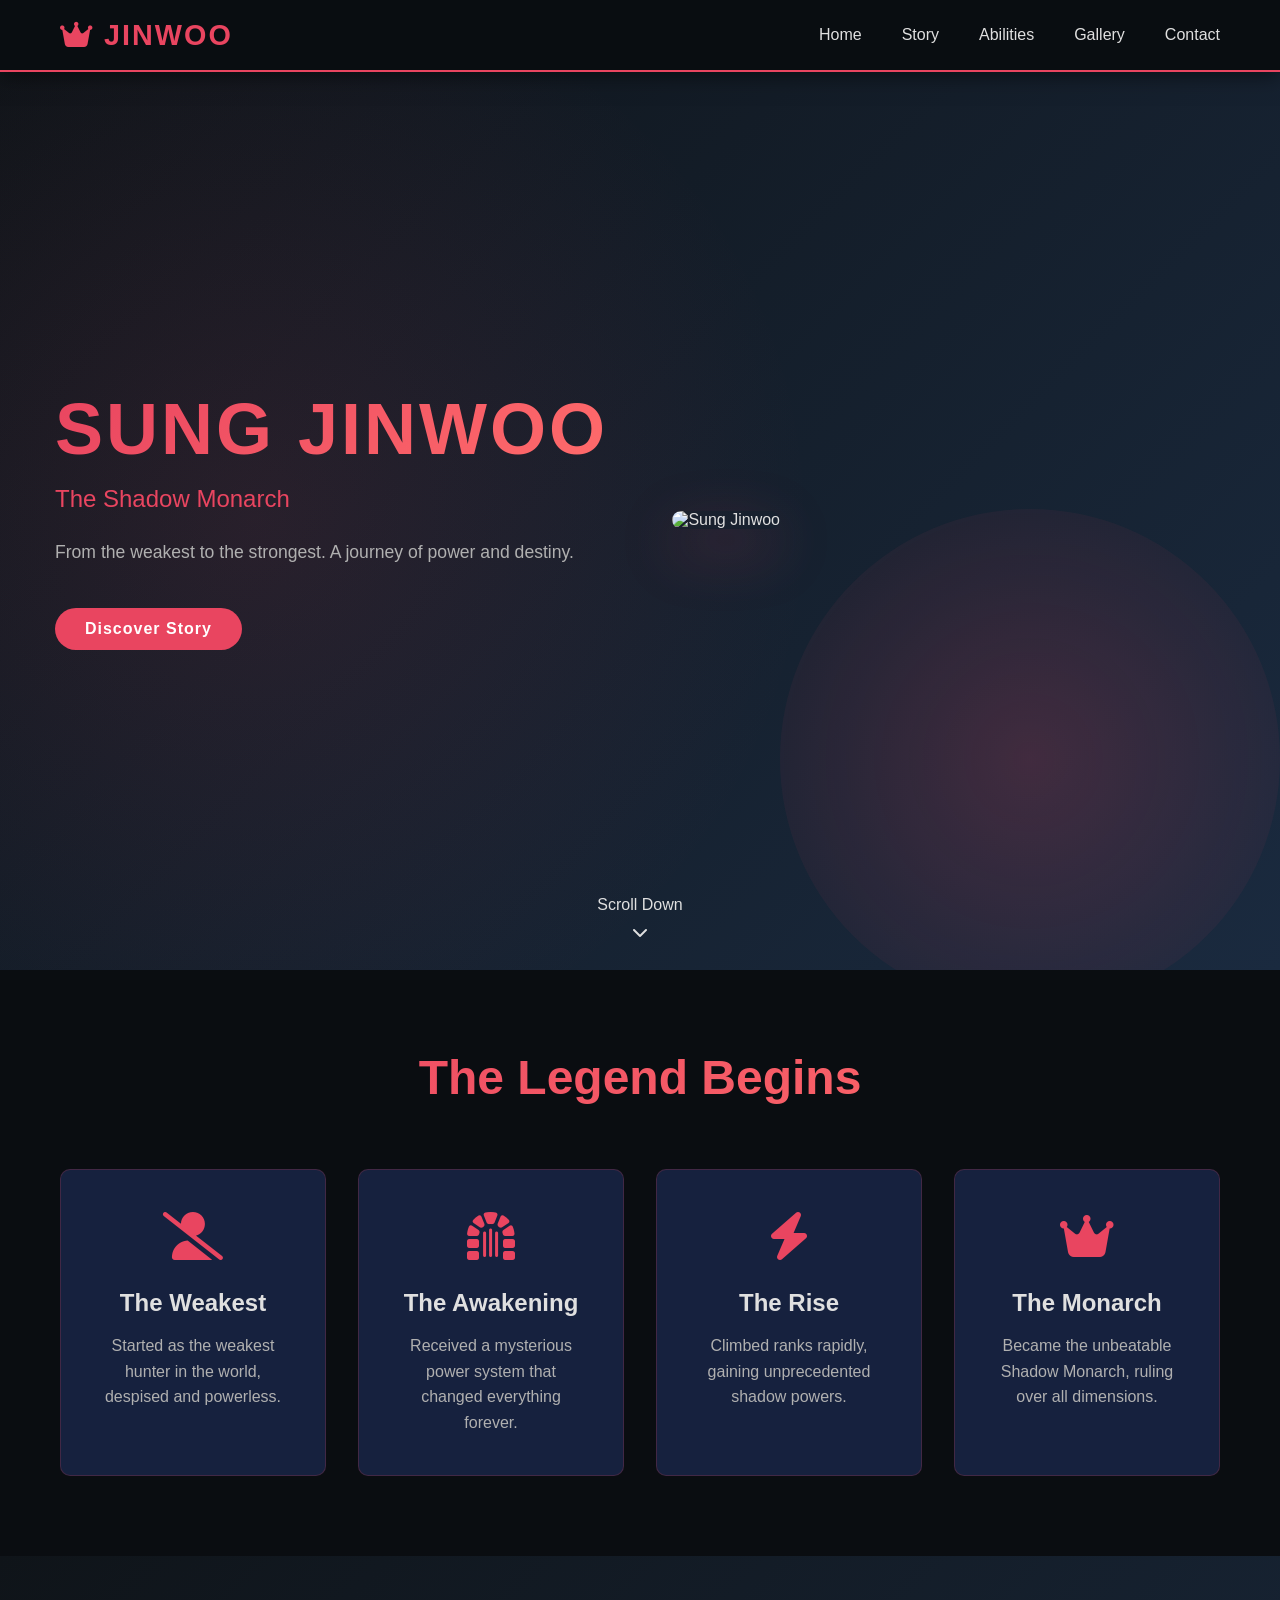
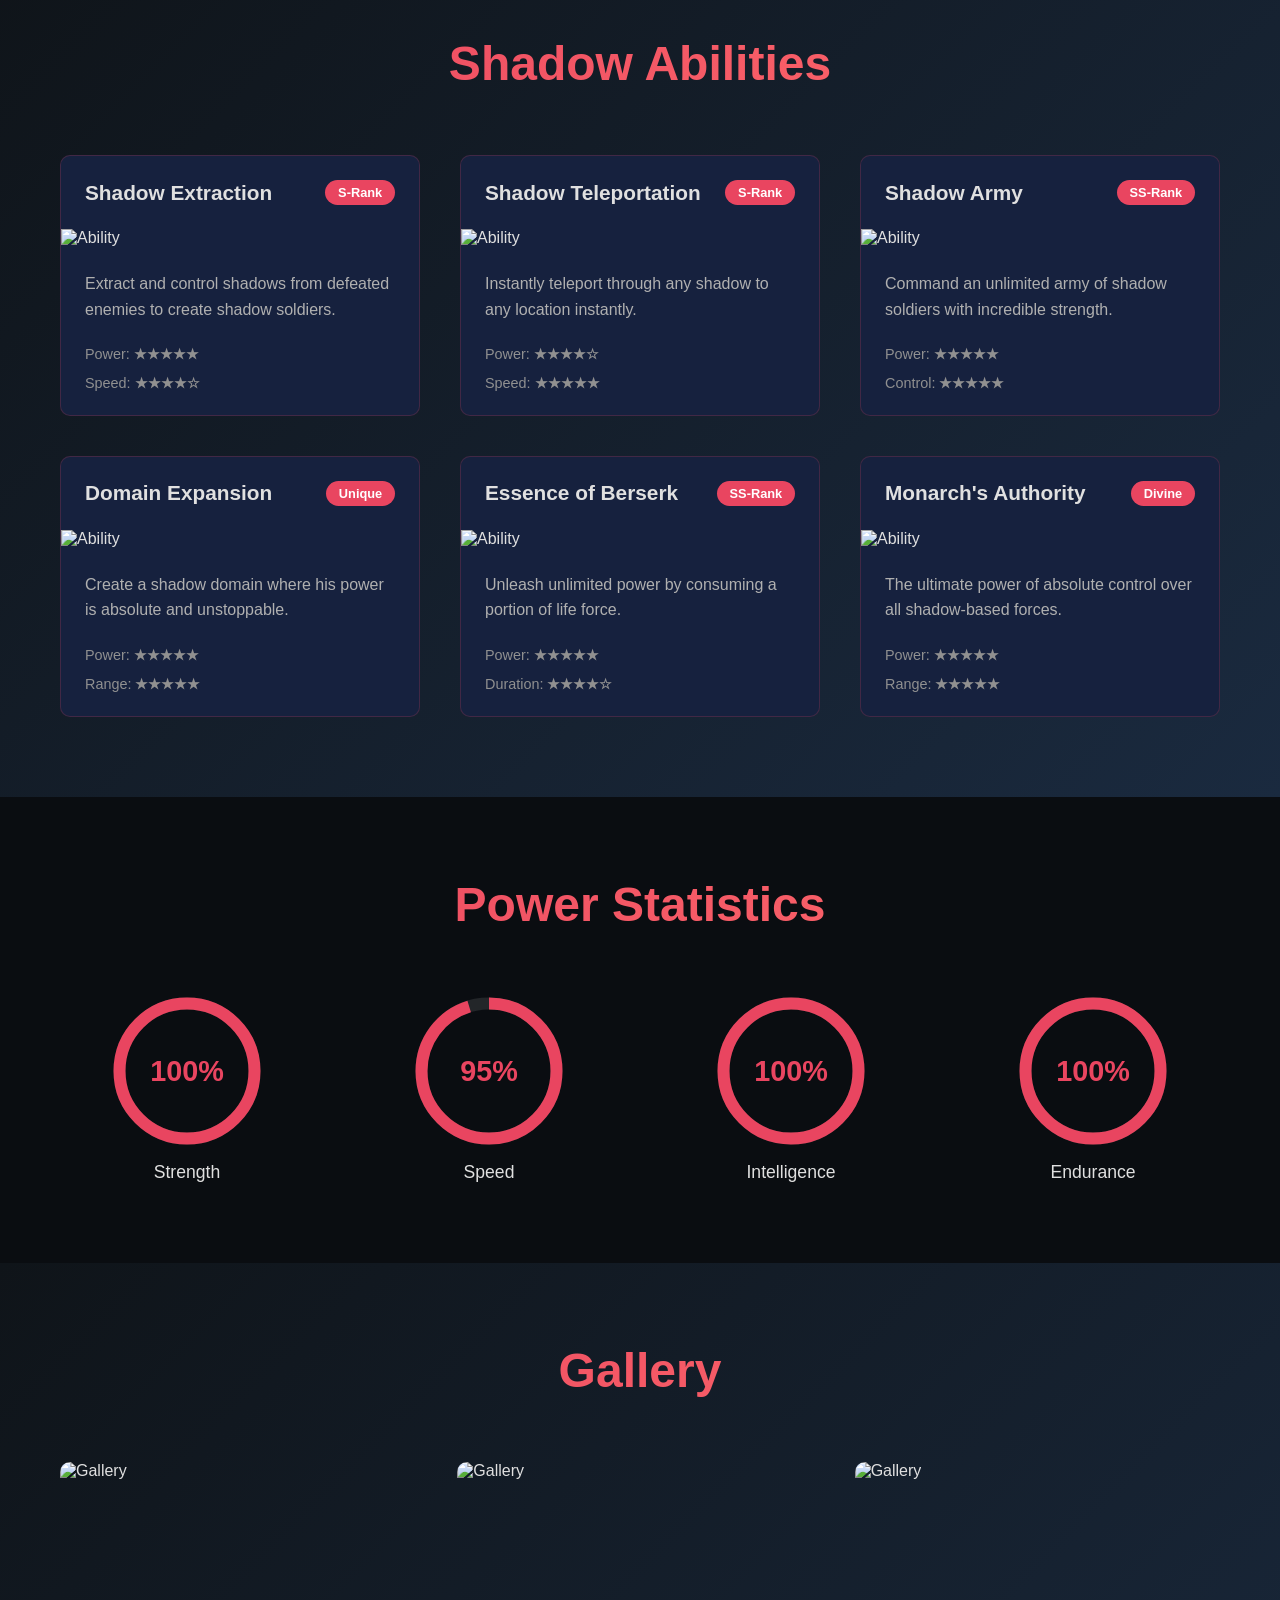
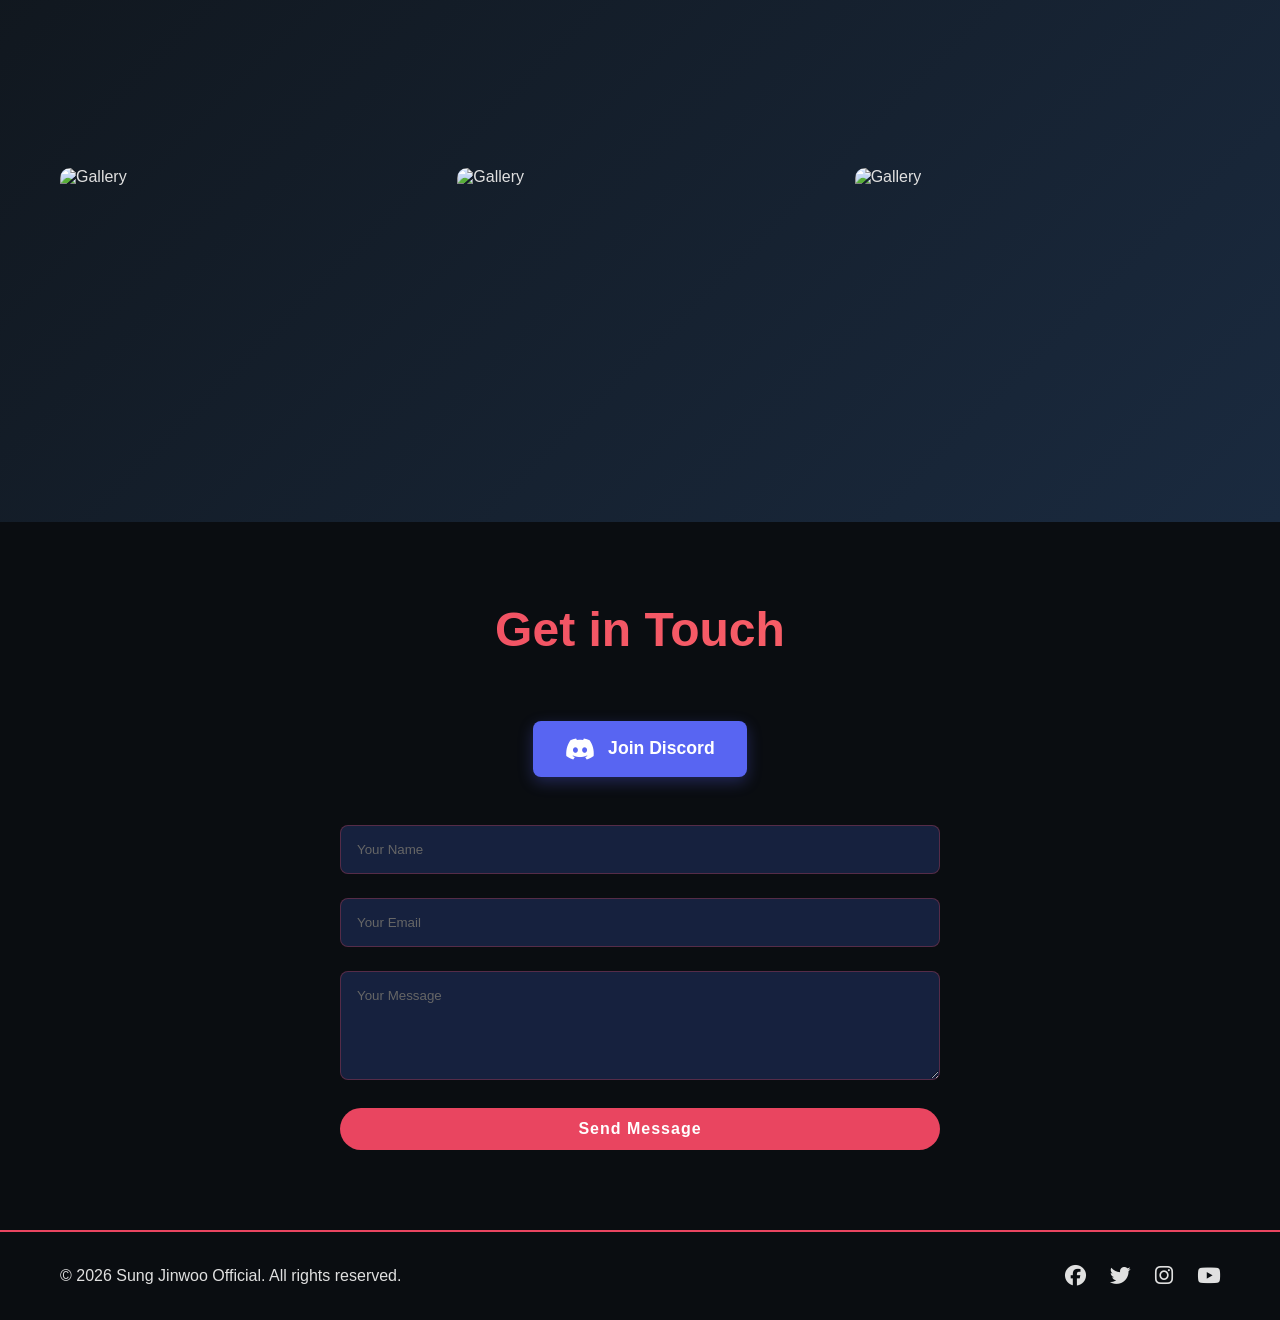
==== index.html @ 383ebc54 "Add files via upload" ====
<!DOCTYPE html>
<html lang="en">
<head>
    <meta charset="UTF-8">
    <meta name="viewport" content="width=device-width, initial-scale=1.0">
    <title>Sung Jinwoo - Shadow Monarch</title>
    <link rel="stylesheet" href="css/styles.css">
    <link rel="stylesheet" href="https://cdnjs.cloudflare.com/ajax/libs/font-awesome/6.4.0/css/all.min.css">
</head>
<body>
    <!-- Navbar -->
    <nav class="navbar">
        <div class="nav-container">
            <div class="nav-logo">
                <i class="fas fa-crown"></i> JINWOO
            </div>
            <ul class="nav-menu">
                <li><a href="#home" class="nav-link">Home</a></li>
                <li><a href="#story" class="nav-link">Story</a></li>
                <li><a href="#abilities" class="nav-link">Abilities</a></li>
                <li><a href="#gallery" class="nav-link">Gallery</a></li>
                <li><a href="#contact" class="nav-link">Contact</a></li>
            </ul>
            <div class="hamburger">
                <span></span>
                <span></span>
                <span></span>
            </div>
        </div>
    </nav>

    <!-- Hero Section with Parallax -->
    <section id="home" class="hero-section">
        <div class="hero-background"></div>
        <div class="hero-content">
            <div class="hero-text">
                <h1 class="hero-title">SUNG JINWOO</h1>
                <p class="hero-subtitle">The Shadow Monarch</p>
                <p class="hero-description">From the weakest to the strongest. A journey of power and destiny.</p>
                <button class="btn btn-primary">Discover Story</button>
            </div>
            <div class="hero-image-container">
                <img src="https://via.placeholder.com/500x600/1a1a2e/e94560?text=Sung+Jinwoo" alt="Sung Jinwoo" class="hero-image">
                <div class="glow-effect"></div>
            </div>
        </div>
        <div class="scroll-indicator">
            <span>Scroll Down</span>
            <i class="fas fa-chevron-down"></i>
        </div>
    </section>

    <!-- Story Section -->
    <section id="story" class="story-section">
        <div class="container">
            <h2 class="section-title">The Legend Begins</h2>
            <div class="story-grid">
                <div class="story-card">
                    <div class="card-icon">
                        <i class="fas fa-user-slash"></i>
                    </div>
                    <h3>The Weakest</h3>
                    <p>Started as the weakest hunter in the world, despised and powerless.</p>
                </div>
                <div class="story-card">
                    <div class="card-icon">
                        <i class="fas fa-dungeon"></i>
                    </div>
                    <h3>The Awakening</h3>
                    <p>Received a mysterious power system that changed everything forever.</p>
                </div>
                <div class="story-card">
                    <div class="card-icon">
                        <i class="fas fa-bolt"></i>
                    </div>
                    <h3>The Rise</h3>
                    <p>Climbed ranks rapidly, gaining unprecedented shadow powers.</p>
                </div>
                <div class="story-card">
                    <div class="card-icon">
                        <i class="fas fa-crown"></i>
                    </div>
                    <h3>The Monarch</h3>
                    <p>Became the unbeatable Shadow Monarch, ruling over all dimensions.</p>
                </div>
            </div>
        </div>
    </section>

    <!-- Abilities Section -->
    <section id="abilities" class="abilities-section">
        <div class="container">
            <h2 class="section-title">Shadow Abilities</h2>
            <div class="abilities-grid">
                <div class="ability-card">
                    <div class="ability-header">
                        <h3>Shadow Extraction</h3>
                        <span class="rank-badge">S-Rank</span>
                    </div>
                    <img src="https://via.placeholder.com/300x200/16213e/e94560?text=Shadow+Extraction" alt="Ability">
                    <p>Extract and control shadows from defeated enemies to create shadow soldiers.</p>
                    <div class="ability-stats">
                        <span>Power: <strong>★★★★★</strong></span>
                        <span>Speed: <strong>★★★★☆</strong></span>
                    </div>
                </div>
                <div class="ability-card">
                    <div class="ability-header">
                        <h3>Shadow Teleportation</h3>
                        <span class="rank-badge">S-Rank</span>
                    </div>
                    <img src="https://via.placeholder.com/300x200/16213e/e94560?text=Teleportation" alt="Ability">
                    <p>Instantly teleport through any shadow to any location instantly.</p>
                    <div class="ability-stats">
                        <span>Power: <strong>★★★★☆</strong></span>
                        <span>Speed: <strong>★★★★★</strong></span>
                    </div>
                </div>
                <div class="ability-card">
                    <div class="ability-header">
                        <h3>Shadow Army</h3>
                        <span class="rank-badge">SS-Rank</span>
                    </div>
                    <img src="https://via.placeholder.com/300x200/16213e/e94560?text=Shadow+Army" alt="Ability">
                    <p>Command an unlimited army of shadow soldiers with incredible strength.</p>
                    <div class="ability-stats">
                        <span>Power: <strong>★★★★★</strong></span>
                        <span>Control: <strong>★★★★★</strong></span>
                    </div>
                </div>
                <div class="ability-card">
                    <div class="ability-header">
                        <h3>Domain Expansion</h3>
                        <span class="rank-badge">Unique</span>
                    </div>
                    <img src="https://via.placeholder.com/300x200/16213e/e94560?text=Domain+Expansion" alt="Ability">
                    <p>Create a shadow domain where his power is absolute and unstoppable.</p>
                    <div class="ability-stats">
                        <span>Power: <strong>★★★★★</strong></span>
                        <span>Range: <strong>★★★★★</strong></span>
                    </div>
                </div>
                <div class="ability-card">
                    <div class="ability-header">
                        <h3>Essence of Berserk</h3>
                        <span class="rank-badge">SS-Rank</span>
                    </div>
                    <img src="https://via.placeholder.com/300x200/16213e/e94560?text=Berserk" alt="Ability">
                    <p>Unleash unlimited power by consuming a portion of life force.</p>
                    <div class="ability-stats">
                        <span>Power: <strong>★★★★★</strong></span>
                        <span>Duration: <strong>★★★★☆</strong></span>
                    </div>
                </div>
                <div class="ability-card">
                    <div class="ability-header">
                        <h3>Monarch's Authority</h3>
                        <span class="rank-badge">Divine</span>
                    </div>
                    <img src="https://via.placeholder.com/300x200/16213e/e94560?text=Authority" alt="Ability">
                    <p>The ultimate power of absolute control over all shadow-based forces.</p>
                    <div class="ability-stats">
                        <span>Power: <strong>★★★★★</strong></span>
                        <span>Range: <strong>★★★★★</strong></span>
                    </div>
                </div>
            </div>
        </div>
    </section>

    <!-- Stats Section -->
    <section class="stats-section">
        <div class="container">
            <h2 class="section-title">Power Statistics</h2>
            <div class="stats-grid">
                <div class="stat-item">
                    <div class="stat-circle">
                        <svg viewBox="0 0 100 100">
                            <circle cx="50" cy="50" r="45" class="stat-bg"></circle>
                            <circle cx="50" cy="50" r="45" class="stat-progress" style="--percentage: 100;"></circle>
                        </svg>
                        <span class="stat-percentage">100%</span>
                    </div>
                    <p>Strength</p>
                </div>
                <div class="stat-item">
                    <div class="stat-circle">
                        <svg viewBox="0 0 100 100">
                            <circle cx="50" cy="50" r="45" class="stat-bg"></circle>
                            <circle cx="50" cy="50" r="45" class="stat-progress" style="--percentage: 95;"></circle>
                        </svg>
                        <span class="stat-percentage">95%</span>
                    </div>
                    <p>Speed</p>
                </div>
                <div class="stat-item">
                    <div class="stat-circle">
                        <svg viewBox="0 0 100 100">
                            <circle cx="50" cy="50" r="45" class="stat-bg"></circle>
                            <circle cx="50" cy="50" r="45" class="stat-progress" style="--percentage: 100;"></circle>
                        </svg>
                        <span class="stat-percentage">100%</span>
                    </div>
                    <p>Intelligence</p>
                </div>
                <div class="stat-item">
                    <div class="stat-circle">
                        <svg viewBox="0 0 100 100">
                            <circle cx="50" cy="50" r="45" class="stat-bg"></circle>
                            <circle cx="50" cy="50" r="45" class="stat-progress" style="--percentage: 100;"></circle>
                        </svg>
                        <span class="stat-percentage">100%</span>
                    </div>
                    <p>Endurance</p>
                </div>
            </div>
        </div>
    </section>

    <!-- Gallery Section -->
    <section id="gallery" class="gallery-section">
        <div class="container">
            <h2 class="section-title">Gallery</h2>
            <div class="gallery-grid">
                <div class="gallery-item">
                    <img src="https://via.placeholder.com/400x300/1a1a2e/e94560?text=Gallery+1" alt="Gallery">
                    <div class="gallery-overlay">
                        <i class="fas fa-expand"></i>
                    </div>
                </div>
                <div class="gallery-item">
                    <img src="https://via.placeholder.com/400x300/1a1a2e/e94560?text=Gallery+2" alt="Gallery">
                    <div class="gallery-overlay">
                        <i class="fas fa-expand"></i>
                    </div>
                </div>
                <div class="gallery-item">
                    <img src="https://via.placeholder.com/400x300/1a1a2e/e94560?text=Gallery+3" alt="Gallery">
                    <div class="gallery-overlay">
                        <i class="fas fa-expand"></i>
                    </div>
                </div>
                <div class="gallery-item">
                    <img src="https://via.placeholder.com/400x300/1a1a2e/e94560?text=Gallery+4" alt="Gallery">
                    <div class="gallery-overlay">
                        <i class="fas fa-expand"></i>
                    </div>
                </div>
                <div class="gallery-item">
                    <img src="https://via.placeholder.com/400x300/1a1a2e/e94560?text=Gallery+5" alt="Gallery">
                    <div class="gallery-overlay">
                        <i class="fas fa-expand"></i>
                    </div>
                </div>
                <div class="gallery-item">
                    <img src="https://via.placeholder.com/400x300/1a1a2e/e94560?text=Gallery+6" alt="Gallery">
                    <div class="gallery-overlay">
                        <i class="fas fa-expand"></i>
                    </div>
                </div>
            </div>
        </div>
    </section>

    <!-- Add this button in the Contact Section, before the form -->

    <!-- Contact Section -->
    <section id="contact" class="contact-section">
        <div class="container">
            <h2 class="section-title">Get in Touch</h2>
            
           <!-- ...existing code... -->
            <!-- Discord DM Button -->
            <div class="contact-methods">
                <a href="https://discord.gg/eWRgqedFV" target="_blank" class="discord-btn">
                    <i class="fab fa-discord"></i> Join Discord
                </a>
            </div>
<!-- ...existing code... -->

            <form class="contact-form">
                <div class="form-group">
                    <input type="text" placeholder="Your Name" required>
                </div>
                <div class="form-group">
                    <input type="email" placeholder="Your Email" required>
                </div>
                <div class="form-group">
                    <textarea placeholder="Your Message" rows="5" required></textarea>
                </div>
                <button type="submit" class="btn btn-primary">Send Message</button>
            </form>
        </div>
    </section>

    <!-- Footer -->
    <footer class="footer">
        <div class="container">
            <p>&copy; 2026 Sung Jinwoo Official. All rights reserved.</p>
            <div class="footer-social">
                <a href="#"><i class="fab fa-facebook"></i></a>
                <a href="#"><i class="fab fa-twitter"></i></a>
                <a href="#"><i class="fab fa-instagram"></i></a>
                <a href="#"><i class="fab fa-youtube"></i></a>
            </div>
        </div>
    </footer>

    <script src="js/main.js"></script>
</body>
</html>
---- css/styles.css ----
* {
    margin: 0;
    padding: 0;
    box-sizing: border-box;
}

:root {
    --primary-color: #e94560;
    --dark-bg: #0f1419;
    --darker-bg: #0a0d11;
    --card-bg: #16213e;
    --text-light: #e0e0e0;
    --text-dark: #1a1a2e;
}

html {
    scroll-behavior: smooth;
}

body {
    font-family: 'Segoe UI', Tahoma, Geneva, Verdana, sans-serif;
    background: var(--dark-bg);
    color: var(--text-light);
    overflow-x: hidden;
}

.container {
    max-width: 1200px;
    margin: 0 auto;
    padding: 0 20px;
}

/* Navbar */
.navbar {
    background: rgba(10, 13, 17, 0.95);
    backdrop-filter: blur(10px);
    position: fixed;
    width: 100%;
    top: 0;
    z-index: 1000;
    border-bottom: 2px solid var(--primary-color);
    box-shadow: 0 4px 20px rgba(0, 0, 0, 0.5);
}

.nav-container {
    max-width: 1200px;
    margin: 0 auto;
    padding: 0 20px;
    display: flex;
    justify-content: space-between;
    align-items: center;
    height: 70px;
}

.nav-logo {
    font-size: 1.8rem;
    font-weight: bold;
    color: var(--primary-color);
    letter-spacing: 2px;
}

.nav-menu {
    display: flex;
    list-style: none;
    gap: 2.5rem;
}

.nav-link {
    color: var(--text-light);
    text-decoration: none;
    font-weight: 500;
    transition: all 0.3s ease;
    position: relative;
}

.nav-link:hover {
    color: var(--primary-color);
}

.nav-link::after {
    content: '';
    position: absolute;
    width: 0;
    height: 2px;
    bottom: -5px;
    left: 0;
    background: var(--primary-color);
    transition: width 0.3s ease;
}

.nav-link:hover::after {
    width: 100%;
}

.hamburger {
    display: none;
    flex-direction: column;
    cursor: pointer;
}

.hamburger span {
    width: 25px;
    height: 3px;
    background: var(--text-light);
    margin: 5px 0;
    transition: 0.3s;
}

/* Hero Section */
.hero-section {
    margin-top: 70px;
    min-height: 100vh;
    display: flex;
    align-items: center;
    justify-content: center;
    position: relative;
    overflow: hidden;
    background: linear-gradient(135deg, #0f1419 0%, #1a2a3f 100%);
    padding: 2rem 0;
}

.hero-background {
    position: absolute;
    width: 100%;
    height: 100%;
    background: radial-gradient(circle at 20% 50%, rgba(233, 69, 96, 0.1) 0%, transparent 50%);
    animation: pulse 4s ease-in-out infinite;
}

@keyframes pulse {
    0%, 100% { opacity: 1; }
    50% { opacity: 0.8; }
}

.hero-content {
    display: grid;
    grid-template-columns: 1fr 1fr;
    gap: 4rem;
    align-items: center;
    position: relative;
    z-index: 2;
}

.hero-text h1 {
    font-size: 4.5rem;
    font-weight: 900;
    line-height: 1.1;
    margin-bottom: 1rem;
    background: linear-gradient(135deg, #e94560, #ff6b6b);
    -webkit-background-clip: text;
    -webkit-text-fill-color: transparent;
    background-clip: text;
    letter-spacing: 3px;
    animation: slideInLeft 0.8s ease-out;
}

@keyframes slideInLeft {
    from {
        opacity: 0;
        transform: translateX(-50px);
    }
    to {
        opacity: 1;
        transform: translateX(0);
    }
}

.hero-subtitle {
    font-size: 1.5rem;
    color: var(--primary-color);
    margin-bottom: 1.5rem;
    animation: slideInLeft 0.8s ease-out 0.2s both;
}

.hero-description {
    font-size: 1.1rem;
    line-height: 1.8;
    margin-bottom: 2.5rem;
    color: #b0b0b0;
    animation: slideInLeft 0.8s ease-out 0.4s both;
}

.hero-image-container {
    position: relative;
    animation: slideInRight 0.8s ease-out 0.2s both;
}

.hero-image {
    width: 100%;
    max-width: 500px;
    border-radius: 15px;
    box-shadow: 0 20px 60px rgba(233, 69, 96, 0.3);
    animation: float 3s ease-in-out infinite;
}

@keyframes slideInRight {
    from {
        opacity: 0;
        transform: translateX(50px);
    }
    to {
        opacity: 1;
        transform: translateX(0);
    }
}

@keyframes float {
    0%, 100% { transform: translateY(0px); }
    50% { transform: translateY(-20px); }
}

.glow-effect {
    position: absolute;
    top: -10%;
    right: -10%;
    width: 500px;
    height: 500px;
    background: radial-gradient(circle, rgba(233, 69, 96, 0.2), transparent);
    border-radius: 50%;
    animation: glow 4s ease-in-out infinite;
}

@keyframes glow {
    0%, 100% { transform: scale(1); opacity: 0.5; }
    50% { transform: scale(1.2); opacity: 0.8; }
}

.btn {
    padding: 12px 30px;
    border: none;
    border-radius: 50px;
    font-size: 1rem;
    font-weight: 600;
    cursor: pointer;
    transition: all 0.3s ease;
    letter-spacing: 1px;
}

.btn-primary {
    background: var(--primary-color);
    color: white;
}

.btn-primary:hover {
    transform: translateY(-3px);
    box-shadow: 0 10px 30px rgba(233, 69, 96, 0.4);
    background: #ff6b6b;
}

.scroll-indicator {
    position: absolute;
    bottom: 30px;
    left: 50%;
    transform: translateX(-50%);
    display: flex;
    flex-direction: column;
    align-items: center;
    gap: 10px;
    animation: bounce 2s infinite;
}

@keyframes bounce {
    0%, 100% { transform: translateX(-50%) translateY(0); }
    50% { transform: translateX(-50%) translateY(-10px); }
}

/* Story Section */
.story-section {
    padding: 5rem 0;
    background: var(--darker-bg);
    position: relative;
}

.section-title {
    font-size: 3rem;
    text-align: center;
    margin-bottom: 4rem;
    background: linear-gradient(135deg, #e94560, #ff6b6b);
    -webkit-background-clip: text;
    -webkit-text-fill-color: transparent;
    background-clip: text;
}

.story-grid {
    display: grid;
    grid-template-columns: repeat(auto-fit, minmax(250px, 1fr));
    gap: 2rem;
}

.story-card {
    background: var(--card-bg);
    padding: 2.5rem;
    border-radius: 10px;
    text-align: center;
    transition: all 0.3s ease;
    border: 1px solid rgba(233, 69, 96, 0.2);
}

.story-card:hover {
    transform: translateY(-10px);
    border-color: var(--primary-color);
    box-shadow: 0 20px 40px rgba(233, 69, 96, 0.2);
}

.card-icon {
    font-size: 3rem;
    color: var(--primary-color);
    margin-bottom: 1.5rem;
}

.story-card h3 {
    font-size: 1.5rem;
    margin-bottom: 1rem;
    color: var(--text-light);
}

.story-card p {
    color: #b0b0b0;
    line-height: 1.6;
}

/* Abilities Section */
.abilities-section {
    padding: 5rem 0;
    background: linear-gradient(135deg, #0f1419 0%, #1a2a3f 100%);
}

.abilities-grid {
    display: grid;
    grid-template-columns: repeat(auto-fit, minmax(320px, 1fr));
    gap: 2.5rem;
}

.ability-card {
    background: var(--card-bg);
    border-radius: 10px;
    overflow: hidden;
    border: 1px solid rgba(233, 69, 96, 0.2);
    transition: all 0.3s ease;
}

.ability-card:hover {
    transform: translateY(-15px);
    border-color: var(--primary-color);
    box-shadow: 0 25px 50px rgba(233, 69, 96, 0.25);
}

.ability-header {
    padding: 1.5rem;
    display: flex;
    justify-content: space-between;
    align-items: center;
}

.ability-header h3 {
    color: var(--text-light);
    font-size: 1.3rem;
}

.rank-badge {
    background: var(--primary-color);
    color: white;
    padding: 0.3rem 0.8rem;
    border-radius: 20px;
    font-size: 0.8rem;
    font-weight: bold;
}

.ability-card img {
    width: 100%;
    height: 200px;
    object-fit: cover;
}

.ability-card p {
    padding: 1.5rem;
    color: #b0b0b0;
    line-height: 1.6;
}

.ability-stats {
    display: flex;
    flex-direction: column;
    gap: 0.8rem;
    padding: 0 1.5rem 1.5rem;
    font-size: 0.9rem;
    color: #909090;
}

/* Stats Section */
.stats-section {
    padding: 5rem 0;
    background: var(--darker-bg);
}

.stats-grid {
    display: grid;
    grid-template-columns: repeat(auto-fit, minmax(200px, 1fr));
    gap: 3rem;
}

.stat-item {
    display: flex;
    flex-direction: column;
    align-items: center;
    gap: 1rem;
}

.stat-circle {
    position: relative;
    width: 150px;
    height: 150px;
}

.stat-circle svg {
    width: 100%;
    height: 100%;
}

.stat-bg {
    fill: none;
    stroke: rgba(255, 255, 255, 0.1);
    stroke-width: 8;
}

.stat-progress {
    fill: none;
    stroke: var(--primary-color);
    stroke-width: 8;
    stroke-dasharray: 283;
    stroke-dashoffset: calc(283 - 283 * var(--percentage) / 100);
    transform: rotate(-90deg);
    transform-origin: 50% 50%;
    transition: stroke-dashoffset 2s ease-out;
}

.stat-percentage {
    position: absolute;
    top: 50%;
    left: 50%;
    transform: translate(-50%, -50%);
    font-size: 1.8rem;
    font-weight: bold;
    color: var(--primary-color);
}

.stat-item p {
    font-size: 1.1rem;
    color: var(--text-light);
}

/* Gallery Section */
.gallery-section {
    padding: 5rem 0;
    background: linear-gradient(135deg, #0f1419 0%, #1a2a3f 100%);
}

.gallery-grid {
    display: grid;
    grid-template-columns: repeat(auto-fit, minmax(300px, 1fr));
    gap: 2rem;
}

.gallery-item {
    position: relative;
    overflow: hidden;
    border-radius: 10px;
    aspect-ratio: 4 / 3;
    cursor: pointer;
}

.gallery-item img {
    width: 100%;
    height: 100%;
    object-fit: cover;
    transition: transform 0.3s ease;
}

.gallery-overlay {
    position: absolute;
    inset: 0;
    background: rgba(233, 69, 96, 0.7);
    display: flex;
    align-items: center;
    justify-content: center;
    opacity: 0;
    transition: opacity 0.3s ease;
}

.gallery-overlay i {
    font-size: 3rem;
    color: white;
}

.gallery-item:hover img {
    transform: scale(1.1);
}

.gallery-item:hover .gallery-overlay {
    opacity: 1;
}

/* Contact Section */
.contact-section {
    padding: 5rem 0;
    background: var(--darker-bg);
}

.contact-form {
    max-width: 600px;
    margin: 0 auto;
    display: flex;
    flex-direction: column;
    gap: 1.5rem;
}

.form-group input,
.form-group textarea {
    width: 100%;
    padding: 1rem;
    background: var(--card-bg);
    border: 1px solid rgba(233, 69, 96, 0.3);
    color: var(--text-light);
    border-radius: 8px;
    font-family: inherit;
    transition: all 0.3s ease;
}

.form-group input:focus,
.form-group textarea:focus {
    outline: none;
    border-color: var(--primary-color);
    box-shadow: 0 0 10px rgba(233, 69, 96, 0.3);
}

.form-group input::placeholder,
.form-group textarea::placeholder {
    color: #666;
}

/* Footer */
.footer {
    background: #0a0d11;
    border-top: 2px solid var(--primary-color);
    padding: 2rem 0;
}

.footer .container {
    display: flex;
    justify-content: space-between;
    align-items: center;
}

.footer-social {
    display: flex;
    gap: 1.5rem;
}

.footer-social a {
    color: var(--text-light);
    font-size: 1.3rem;
    transition: color 0.3s ease;
}

.footer-social a:hover {
    color: var(--primary-color);
}

/* Responsive */
@media (max-width: 768px) {
    .hero-content {
        grid-template-columns: 1fr;
    }

    .hero-text h1 {
        font-size: 2.5rem;
    }

    .nav-menu {
        display: none;
    }

    .hamburger {
        display: flex;
    }

    .footer .container {
        flex-direction: column;
        gap: 1rem;
        text-align: center;
    }

    .story-grid,
    .abilities-grid,
    .stats-grid {
        grid-template-columns: 1fr;
    }

    .section-title {
        font-size: 2rem;
    }
}
/* Discord Contact Methods */
.contact-methods {
    display: flex;
    justify-content: center;
    margin-bottom: 3rem;
    gap: 1.5rem;
}

.discord-btn {
    display: inline-flex;
    align-items: center;
    gap: 0.8rem;
    padding: 1rem 2rem;
    background: #5865F2;
    color: white;
    text-decoration: none;
    border-radius: 8px;
    font-weight: 600;
    font-size: 1.1rem;
    transition: all 0.3s ease;
    box-shadow: 0 5px 15px rgba(88, 101, 242, 0.3);
}

.discord-btn:hover {
    background: #4752C4;
    transform: translateY(-3px);
    box-shadow: 0 10px 25px rgba(88, 101, 242, 0.5);
}

.discord-btn i {
    font-size: 1.5rem;
}
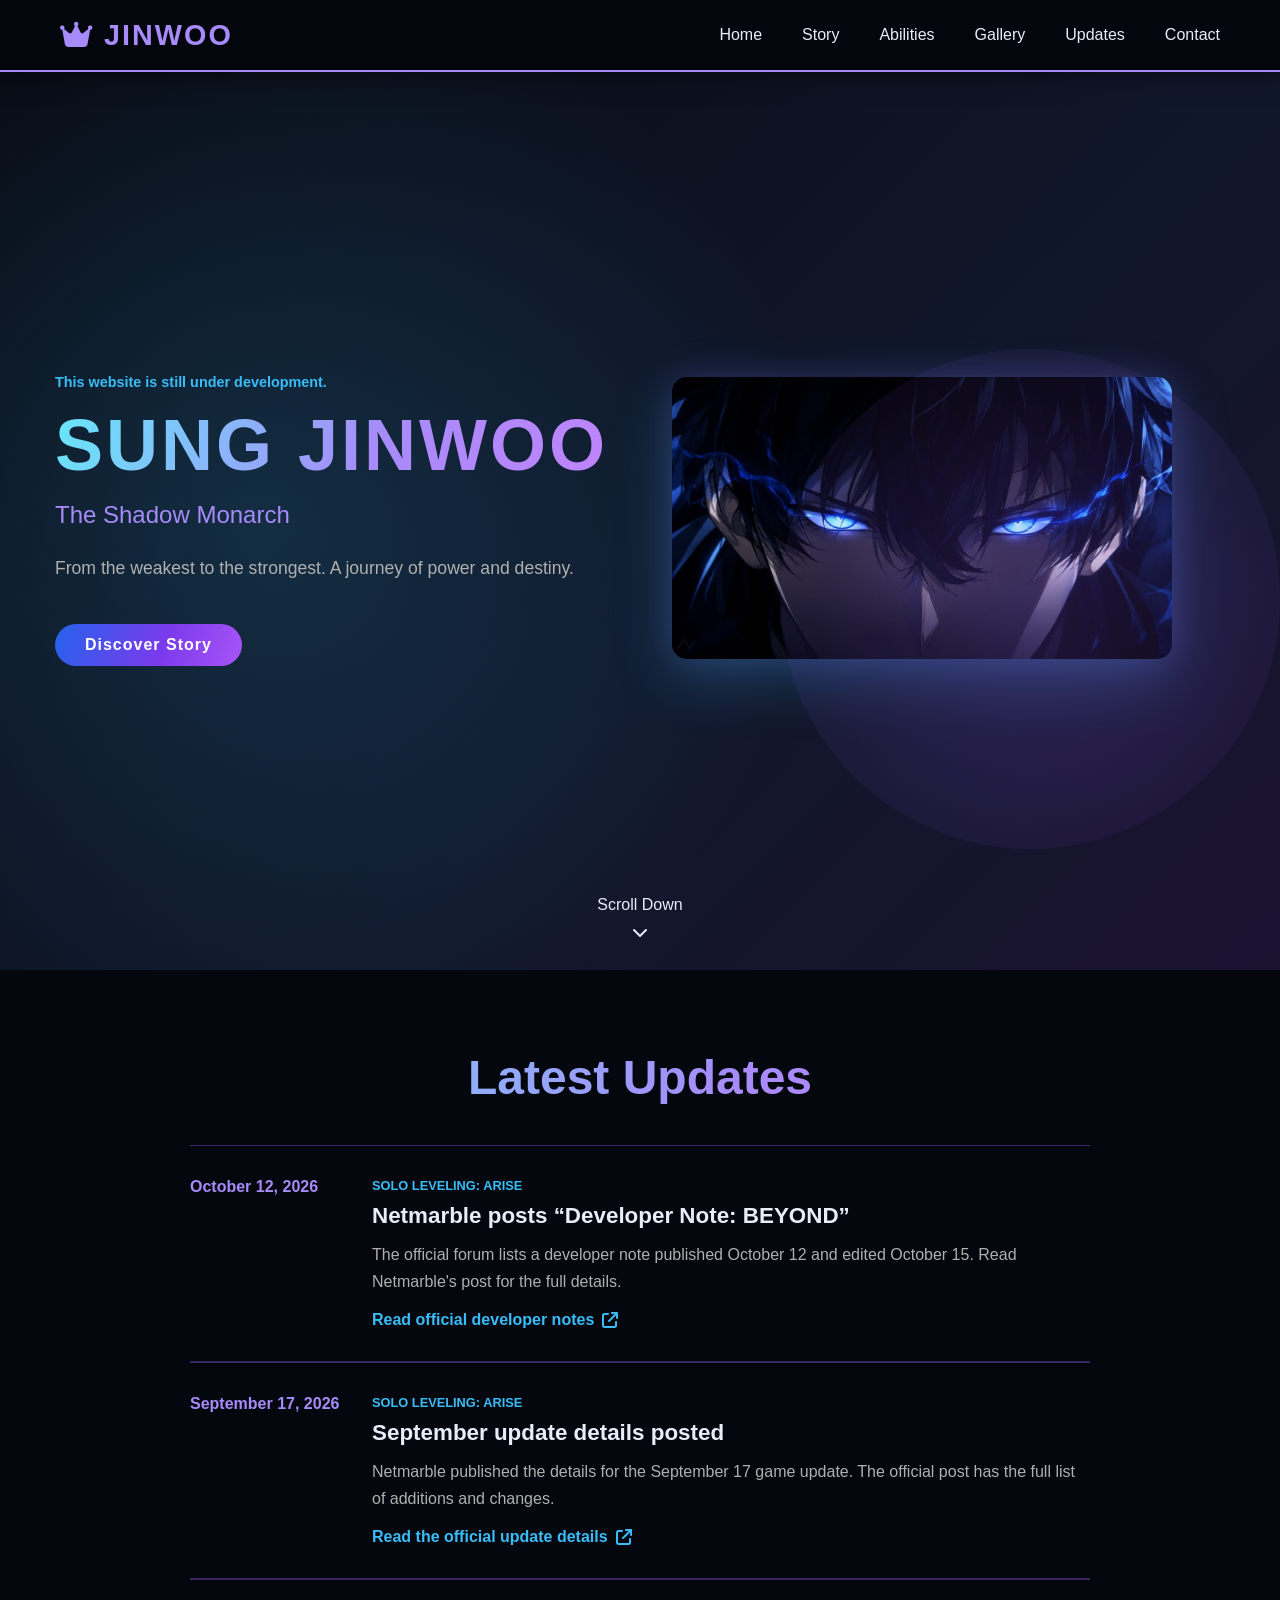
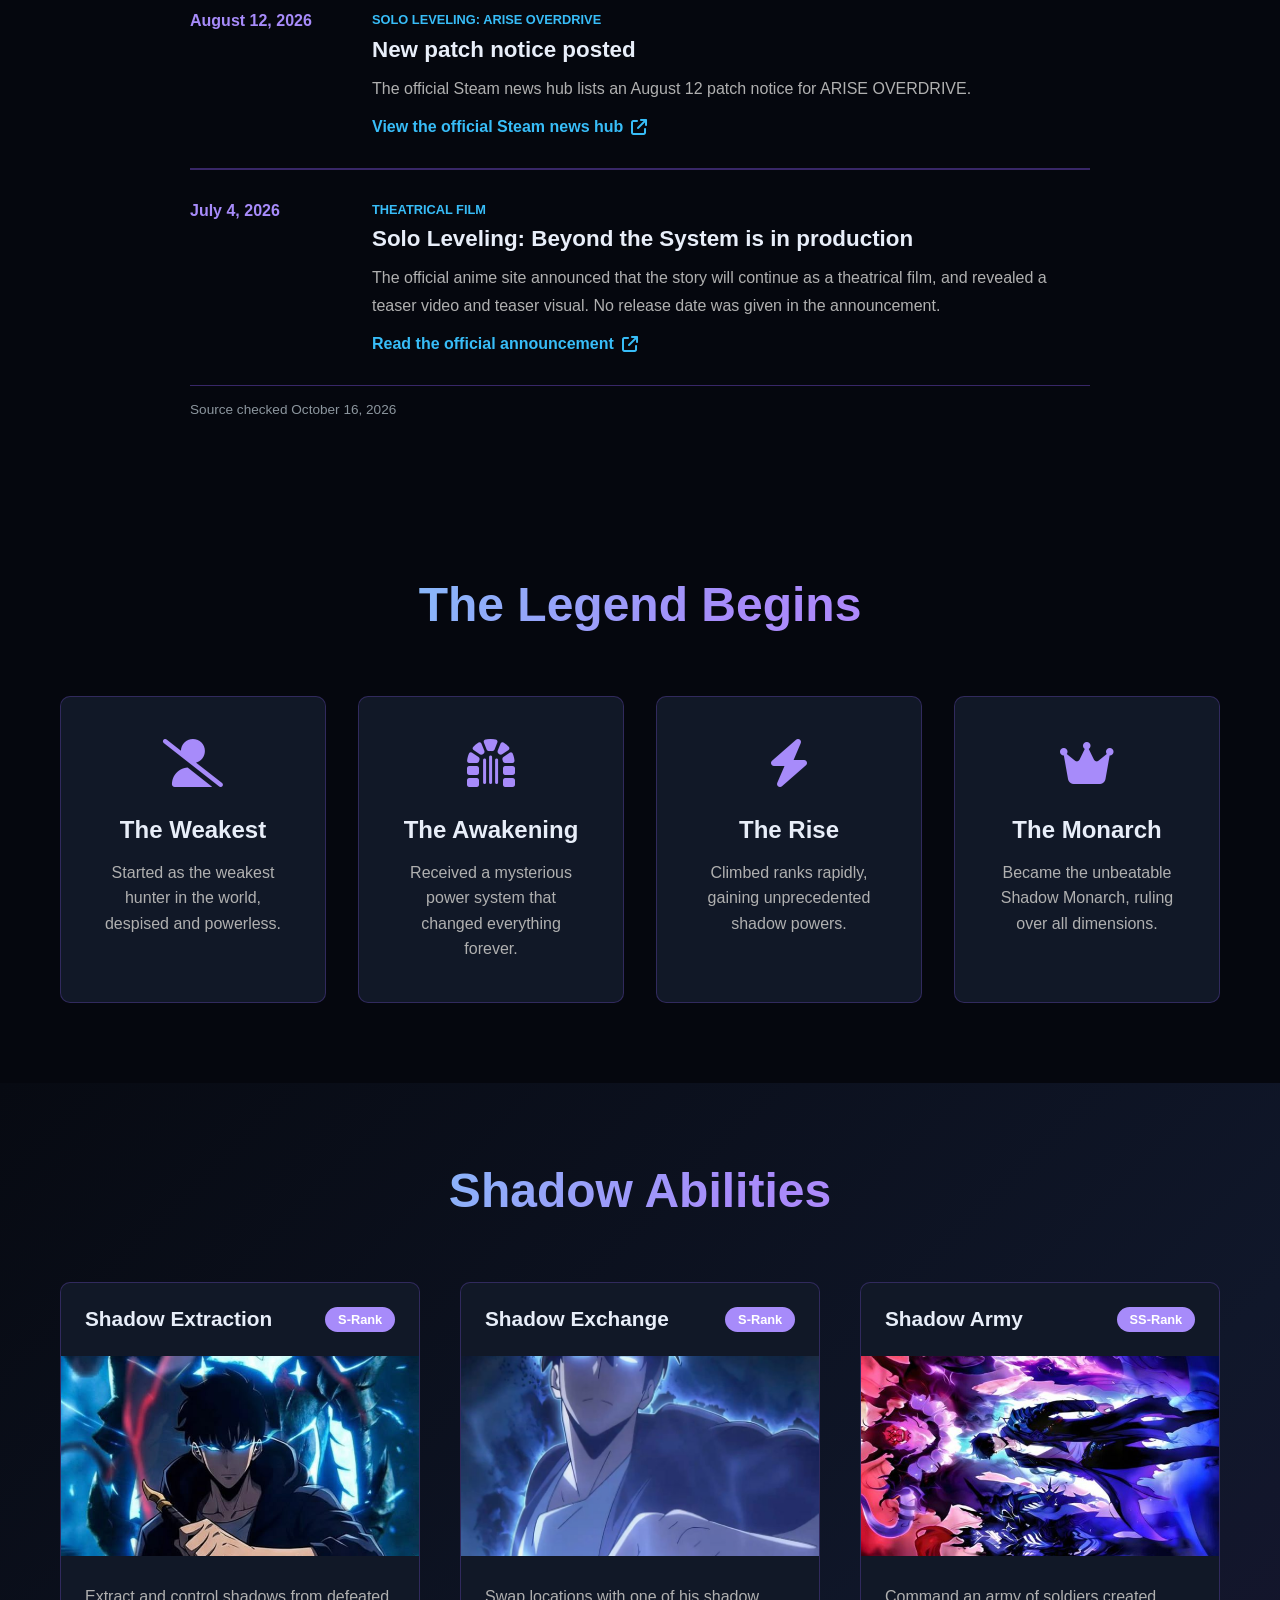
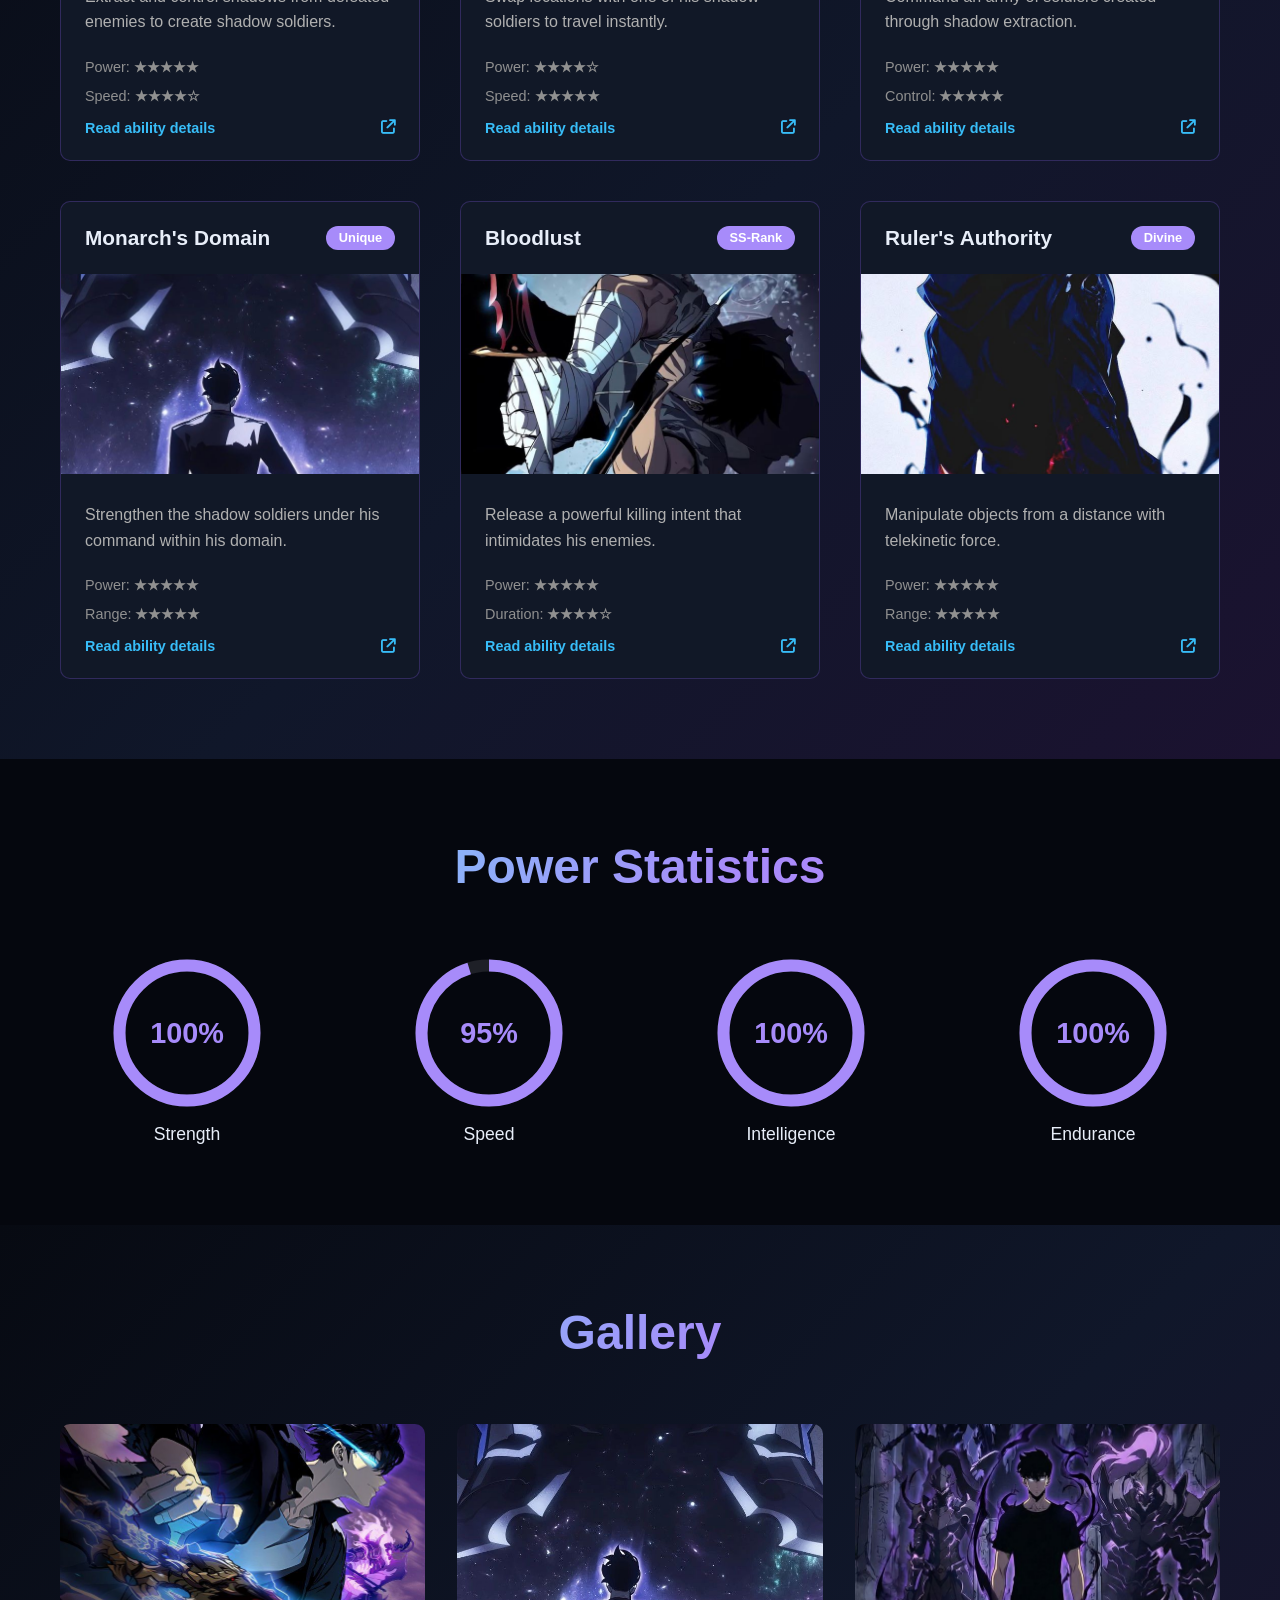
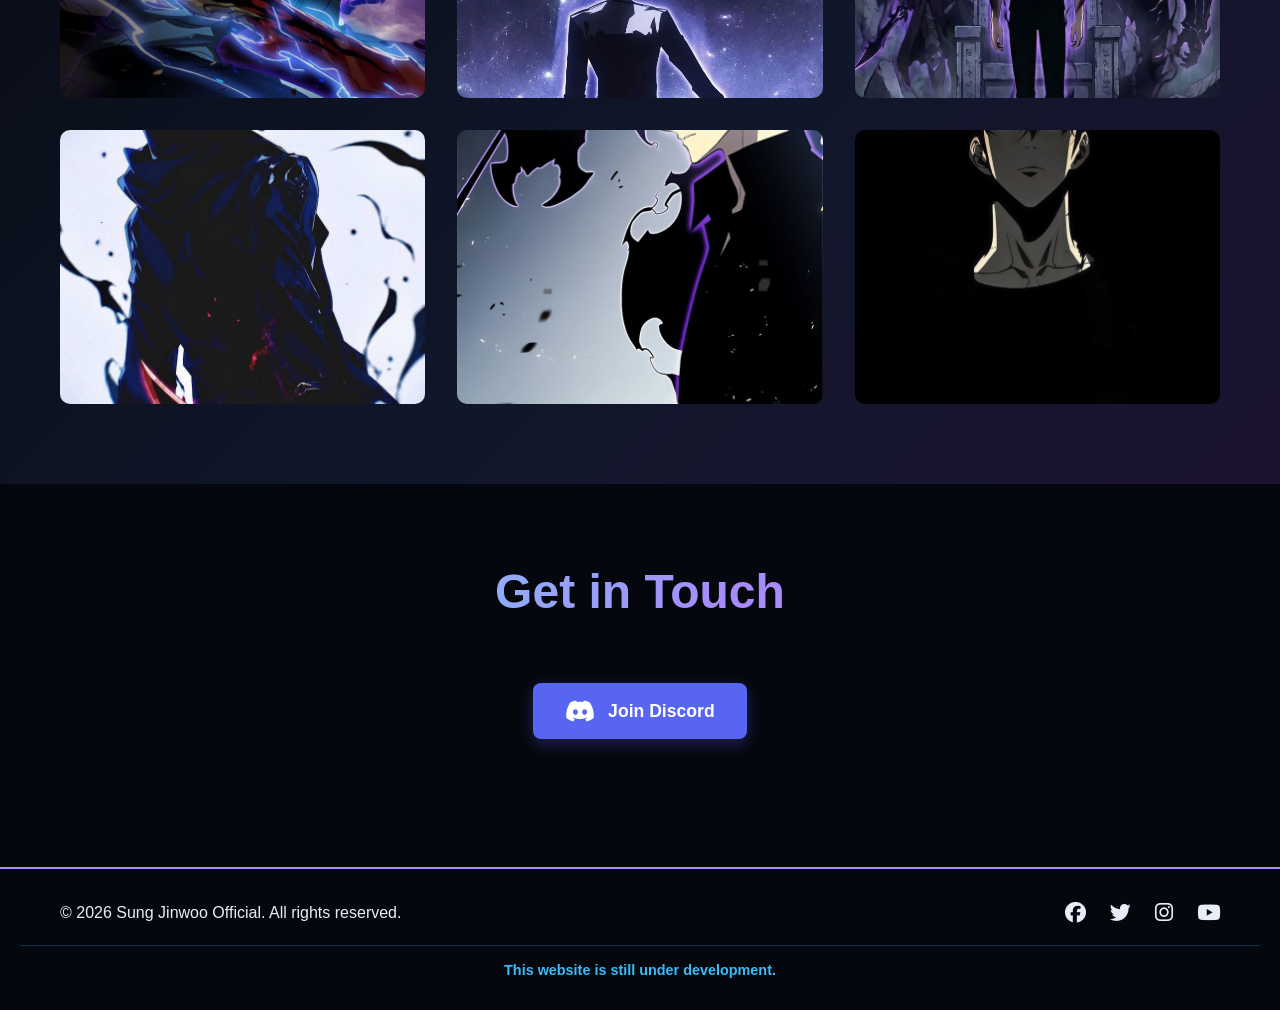
==== commit 12e6140c: "Add files via upload" ====
--- a/index.html
+++ b/index.html
@@ -19,6 +19,7 @@
                 <li><a href="#story" class="nav-link">Story</a></li>
                 <li><a href="#abilities" class="nav-link">Abilities</a></li>
                 <li><a href="#gallery" class="nav-link">Gallery</a></li>
+                <li><a href="#updates" class="nav-link">Updates</a></li>
                 <li><a href="#contact" class="nav-link">Contact</a></li>
             </ul>
             <div class="hamburger">
@@ -34,19 +35,64 @@
         <div class="hero-background"></div>
         <div class="hero-content">
             <div class="hero-text">
+                <p class="development-note development-note-top">This website is still under development.</p>
                 <h1 class="hero-title">SUNG JINWOO</h1>
                 <p class="hero-subtitle">The Shadow Monarch</p>
                 <p class="hero-description">From the weakest to the strongest. A journey of power and destiny.</p>
-                <button class="btn btn-primary">Discover Story</button>
+                <a href="#story" class="btn btn-primary">Discover Story</a>
             </div>
             <div class="hero-image-container">
-                <img src="https://via.placeholder.com/500x600/1a1a2e/e94560?text=Sung+Jinwoo" alt="Sung Jinwoo" class="hero-image">
+                <img src="assets/images/jinwoo-hero-rotated.jpg" alt="Close-up of Sung Jinwoo's glowing blue eyes" class="hero-image">
                 <div class="glow-effect"></div>
             </div>
         </div>
         <div class="scroll-indicator">
             <span>Scroll Down</span>
             <i class="fas fa-chevron-down"></i>
+        </div>
+    </section>
+
+    <!-- Official Anime and Game Updates -->
+    <section id="updates" class="updates-section" aria-labelledby="updates-title">
+        <div class="container">
+            <h2 id="updates-title" class="section-title">Latest Updates</h2>
+            <article class="update-item">
+                <time class="update-date" datetime="2026-10-12">October 12, 2026</time>
+                <div class="update-content">
+                    <p class="update-category">SOLO LEVELING: ARISE</p>
+                    <h3>Netmarble posts “Developer Note: BEYOND”</h3>
+                    <p>The official forum lists a developer note published October 12 and edited October 15. Read Netmarble's post for the full details.</p>
+                    <a class="update-source" href="https://forum.netmarble.com/slv_en/list/13/1" target="_blank" rel="noopener noreferrer">Read official developer notes <i class="fas fa-arrow-up-right-from-square" aria-hidden="true"></i></a>
+                </div>
+            </article>
+            <article class="update-item">
+                <time class="update-date" datetime="2026-09-17">September 17, 2026</time>
+                <div class="update-content">
+                    <p class="update-category">SOLO LEVELING: ARISE</p>
+                    <h3>September update details posted</h3>
+                    <p>Netmarble published the details for the September 17 game update. The official post has the full list of additions and changes.</p>
+                    <a class="update-source" href="https://forum.netmarble.com/slv_en/view/14/109279" target="_blank" rel="noopener noreferrer">Read the official update details <i class="fas fa-arrow-up-right-from-square" aria-hidden="true"></i></a>
+                </div>
+            </article>
+            <article class="update-item">
+                <time class="update-date" datetime="2026-08-12">August 12, 2026</time>
+                <div class="update-content">
+                    <p class="update-category">SOLO LEVELING: ARISE OVERDRIVE</p>
+                    <h3>New patch notice posted</h3>
+                    <p>The official Steam news hub lists an August 12 patch notice for ARISE OVERDRIVE.</p>
+                    <a class="update-source" href="https://store.steampowered.com/news/app/2373990" target="_blank" rel="noopener noreferrer">View the official Steam news hub <i class="fas fa-arrow-up-right-from-square" aria-hidden="true"></i></a>
+                </div>
+            </article>
+            <article class="update-item">
+                <time class="update-date" datetime="2026-07-04">July 4, 2026</time>
+                <div class="update-content">
+                    <p class="update-category">THEATRICAL FILM</p>
+                    <h3>Solo Leveling: Beyond the System is in production</h3>
+                    <p>The official anime site announced that the story will continue as a theatrical film, and revealed a teaser video and teaser visual. No release date was given in the announcement.</p>
+                    <a class="update-source" href="https://sololeveling-anime.net/news/?id=70715" target="_blank" rel="noopener noreferrer">Read the official announcement <i class="fas fa-arrow-up-right-from-square" aria-hidden="true"></i></a>
+                </div>
+            </article>
+            <p class="updates-checked">Source checked October 16, 2026</p>
         </div>
     </section>
 
@@ -92,78 +138,84 @@
         <div class="container">
             <h2 class="section-title">Shadow Abilities</h2>
             <div class="abilities-grid">
-                <div class="ability-card">
+                <a class="ability-card" href="https://solo-leveling.fandom.com/wiki/Shadow_Extraction" target="_blank" rel="noopener noreferrer">
                     <div class="ability-header">
                         <h3>Shadow Extraction</h3>
                         <span class="rank-badge">S-Rank</span>
                     </div>
-                    <img src="https://via.placeholder.com/300x200/16213e/e94560?text=Shadow+Extraction" alt="Ability">
+                    <img src="assets/images/shadow%20extraction.jpg" alt="Sung Jinwoo using shadow extraction">
                     <p>Extract and control shadows from defeated enemies to create shadow soldiers.</p>
                     <div class="ability-stats">
                         <span>Power: <strong>★★★★★</strong></span>
                         <span>Speed: <strong>★★★★☆</strong></span>
                     </div>
-                </div>
-                <div class="ability-card">
-                    <div class="ability-header">
-                        <h3>Shadow Teleportation</h3>
+                    <span class="ability-visit">Read ability details <i class="fas fa-arrow-up-right-from-square" aria-hidden="true"></i></span>
+                </a>
+                <a class="ability-card" href="https://solo-leveling.fandom.com/wiki/Shadow_Exchange" target="_blank" rel="noopener noreferrer">
+                    <div class="ability-header">
+                        <h3>Shadow Exchange</h3>
                         <span class="rank-badge">S-Rank</span>
                     </div>
-                    <img src="https://via.placeholder.com/300x200/16213e/e94560?text=Teleportation" alt="Ability">
-                    <p>Instantly teleport through any shadow to any location instantly.</p>
+                    <img src="assets/images/teleportation.jpg" alt="Sung Jinwoo surrounded by teleportation energy">
+                    <p>Swap locations with one of his shadow soldiers to travel instantly.</p>
                     <div class="ability-stats">
                         <span>Power: <strong>★★★★☆</strong></span>
                         <span>Speed: <strong>★★★★★</strong></span>
                     </div>
-                </div>
-                <div class="ability-card">
+                    <span class="ability-visit">Read ability details <i class="fas fa-arrow-up-right-from-square" aria-hidden="true"></i></span>
+                </a>
+                <a class="ability-card" href="https://solo-leveling.fandom.com/wiki/Shadows" target="_blank" rel="noopener noreferrer">
                     <div class="ability-header">
                         <h3>Shadow Army</h3>
                         <span class="rank-badge">SS-Rank</span>
                     </div>
-                    <img src="https://via.placeholder.com/300x200/16213e/e94560?text=Shadow+Army" alt="Ability">
-                    <p>Command an unlimited army of shadow soldiers with incredible strength.</p>
+                    <img src="assets/images/shadow%20army.jpg" alt="Sung Jinwoo with his shadow army">
+                    <p>Command an army of soldiers created through shadow extraction.</p>
                     <div class="ability-stats">
                         <span>Power: <strong>★★★★★</strong></span>
                         <span>Control: <strong>★★★★★</strong></span>
                     </div>
-                </div>
-                <div class="ability-card">
-                    <div class="ability-header">
-                        <h3>Domain Expansion</h3>
+                    <span class="ability-visit">Read ability details <i class="fas fa-arrow-up-right-from-square" aria-hidden="true"></i></span>
+                </a>
+                <a class="ability-card" href="https://solo-leveling.fandom.com/wiki/Monarch%27s_Domain" target="_blank" rel="noopener noreferrer">
+                    <div class="ability-header">
+                        <h3>Monarch's Domain</h3>
                         <span class="rank-badge">Unique</span>
                     </div>
-                    <img src="https://via.placeholder.com/300x200/16213e/e94560?text=Domain+Expansion" alt="Ability">
-                    <p>Create a shadow domain where his power is absolute and unstoppable.</p>
+                    <img src="assets/images/gallery%202.jpg" alt="The Shadow Monarch before a gathering of shadows">
+                    <p>Strengthen the shadow soldiers under his command within his domain.</p>
                     <div class="ability-stats">
                         <span>Power: <strong>★★★★★</strong></span>
                         <span>Range: <strong>★★★★★</strong></span>
                     </div>
-                </div>
-                <div class="ability-card">
-                    <div class="ability-header">
-                        <h3>Essence of Berserk</h3>
+                    <span class="ability-visit">Read ability details <i class="fas fa-arrow-up-right-from-square" aria-hidden="true"></i></span>
+                </a>
+                <a class="ability-card" href="https://solo-leveling.fandom.com/wiki/Bloodlust" target="_blank" rel="noopener noreferrer">
+                    <div class="ability-header">
+                        <h3>Bloodlust</h3>
                         <span class="rank-badge">SS-Rank</span>
                     </div>
-                    <img src="https://via.placeholder.com/300x200/16213e/e94560?text=Berserk" alt="Ability">
-                    <p>Unleash unlimited power by consuming a portion of life force.</p>
+                    <img src="assets/images/enhanced%20strenght.jpg" alt="Sung Jinwoo unleashing his strength">
+                    <p>Release a powerful killing intent that intimidates his enemies.</p>
                     <div class="ability-stats">
                         <span>Power: <strong>★★★★★</strong></span>
                         <span>Duration: <strong>★★★★☆</strong></span>
                     </div>
-                </div>
-                <div class="ability-card">
-                    <div class="ability-header">
-                        <h3>Monarch's Authority</h3>
+                    <span class="ability-visit">Read ability details <i class="fas fa-arrow-up-right-from-square" aria-hidden="true"></i></span>
+                </a>
+                <a class="ability-card" href="https://solo-leveling.fandom.com/wiki/Ruler%27s_Authority" target="_blank" rel="noopener noreferrer">
+                    <div class="ability-header">
+                        <h3>Ruler's Authority</h3>
                         <span class="rank-badge">Divine</span>
                     </div>
-                    <img src="https://via.placeholder.com/300x200/16213e/e94560?text=Authority" alt="Ability">
-                    <p>The ultimate power of absolute control over all shadow-based forces.</p>
+                    <img src="assets/images/gallery%204.jpg" alt="Sung Jinwoo standing with his shadow soldiers">
+                    <p>Manipulate objects from a distance with telekinetic force.</p>
                     <div class="ability-stats">
                         <span>Power: <strong>★★★★★</strong></span>
                         <span>Range: <strong>★★★★★</strong></span>
                     </div>
-                </div>
+                    <span class="ability-visit">Read ability details <i class="fas fa-arrow-up-right-from-square" aria-hidden="true"></i></span>
+                </a>
             </div>
         </div>
     </section>
@@ -223,73 +275,54 @@
             <h2 class="section-title">Gallery</h2>
             <div class="gallery-grid">
                 <div class="gallery-item">
-                    <img src="https://via.placeholder.com/400x300/1a1a2e/e94560?text=Gallery+1" alt="Gallery">
-                    <div class="gallery-overlay">
-                        <i class="fas fa-expand"></i>
-                    </div>
-                </div>
-                <div class="gallery-item">
-                    <img src="https://via.placeholder.com/400x300/1a1a2e/e94560?text=Gallery+2" alt="Gallery">
-                    <div class="gallery-overlay">
-                        <i class="fas fa-expand"></i>
-                    </div>
-                </div>
-                <div class="gallery-item">
-                    <img src="https://via.placeholder.com/400x300/1a1a2e/e94560?text=Gallery+3" alt="Gallery">
-                    <div class="gallery-overlay">
-                        <i class="fas fa-expand"></i>
-                    </div>
-                </div>
-                <div class="gallery-item">
-                    <img src="https://via.placeholder.com/400x300/1a1a2e/e94560?text=Gallery+4" alt="Gallery">
-                    <div class="gallery-overlay">
-                        <i class="fas fa-expand"></i>
-                    </div>
-                </div>
-                <div class="gallery-item">
-                    <img src="https://via.placeholder.com/400x300/1a1a2e/e94560?text=Gallery+5" alt="Gallery">
-                    <div class="gallery-overlay">
-                        <i class="fas fa-expand"></i>
-                    </div>
-                </div>
-                <div class="gallery-item">
-                    <img src="https://via.placeholder.com/400x300/1a1a2e/e94560?text=Gallery+6" alt="Gallery">
-                    <div class="gallery-overlay">
-                        <i class="fas fa-expand"></i>
-                    </div>
-                </div>
-            </div>
-        </div>
-    </section>
-
-    <!-- Add this button in the Contact Section, before the form -->
+                    <img src="assets/images/gallery%201.jpg" alt="Sung Jinwoo wielding a glowing weapon">
+                    <div class="gallery-overlay">
+                        <i class="fas fa-expand"></i>
+                    </div>
+                </div>
+                <div class="gallery-item">
+                    <img src="assets/images/gallery%202.jpg" alt="Sung Jinwoo facing a towering shadow">
+                    <div class="gallery-overlay">
+                        <i class="fas fa-expand"></i>
+                    </div>
+                </div>
+                <div class="gallery-item">
+                    <img src="assets/images/gallery%203.jpg" alt="Sung Jinwoo in a colorful battle scene">
+                    <div class="gallery-overlay">
+                        <i class="fas fa-expand"></i>
+                    </div>
+                </div>
+                <div class="gallery-item">
+                    <img src="assets/images/gallery%204.jpg" alt="Sung Jinwoo surrounded by his soldiers">
+                    <div class="gallery-overlay">
+                        <i class="fas fa-expand"></i>
+                    </div>
+                </div>
+                <div class="gallery-item">
+                    <img src="assets/images/gallery%205.jpg" alt="Portrait of Sung Jinwoo holding a blade">
+                    <div class="gallery-overlay">
+                        <i class="fas fa-expand"></i>
+                    </div>
+                </div>
+                <div class="gallery-item">
+                    <img src="assets/images/gallery%206.jpg" alt="Close-up portrait of Sung Jinwoo">
+                    <div class="gallery-overlay">
+                        <i class="fas fa-expand"></i>
+                    </div>
+                </div>
+            </div>
+        </div>
+    </section>
 
     <!-- Contact Section -->
     <section id="contact" class="contact-section">
         <div class="container">
             <h2 class="section-title">Get in Touch</h2>
-            
-           <!-- ...existing code... -->
-            <!-- Discord DM Button -->
             <div class="contact-methods">
-                <a href="https://discord.gg/eWRgqedFV" target="_blank" class="discord-btn">
+                <a href="https://discord.gg/ZwbTa4A386" target="_blank" class="discord-btn">
                     <i class="fab fa-discord"></i> Join Discord
                 </a>
             </div>
-<!-- ...existing code... -->
-
-            <form class="contact-form">
-                <div class="form-group">
-                    <input type="text" placeholder="Your Name" required>
-                </div>
-                <div class="form-group">
-                    <input type="email" placeholder="Your Email" required>
-                </div>
-                <div class="form-group">
-                    <textarea placeholder="Your Message" rows="5" required></textarea>
-                </div>
-                <button type="submit" class="btn btn-primary">Send Message</button>
-            </form>
         </div>
     </section>
 
@@ -304,6 +337,7 @@
                 <a href="#"><i class="fab fa-youtube"></i></a>
             </div>
         </div>
+        <p class="development-note development-note-bottom">This website is still under development.</p>
     </footer>
 
     <script src="js/main.js"></script>
--- a/css/styles.css
+++ b/css/styles.css
@@ -5,12 +5,13 @@
 }
 
 :root {
-    --primary-color: #e94560;
-    --dark-bg: #0f1419;
-    --darker-bg: #0a0d11;
-    --card-bg: #16213e;
-    --text-light: #e0e0e0;
-    --text-dark: #1a1a2e;
+    --primary-color: #a78bfa;
+    --accent-blue: #38bdf8;
+    --dark-bg: #070a12;
+    --darker-bg: #05070e;
+    --card-bg: #111827;
+    --text-light: #e8eef9;
+    --text-dark: #171321;
 }
 
 html {
@@ -32,7 +33,7 @@
 
 /* Navbar */
 .navbar {
-    background: rgba(10, 13, 17, 0.95);
+    background: rgba(5, 7, 14, 0.96);
     backdrop-filter: blur(10px);
     position: fixed;
     width: 100%;
@@ -115,7 +116,7 @@
     justify-content: center;
     position: relative;
     overflow: hidden;
-    background: linear-gradient(135deg, #0f1419 0%, #1a2a3f 100%);
+    background: linear-gradient(135deg, var(--dark-bg) 0%, #10172a 58%, #1b1230 100%);
     padding: 2rem 0;
 }
 
@@ -123,7 +124,7 @@
     position: absolute;
     width: 100%;
     height: 100%;
-    background: radial-gradient(circle at 20% 50%, rgba(233, 69, 96, 0.1) 0%, transparent 50%);
+    background: radial-gradient(circle at 20% 50%, rgba(56, 189, 248, 0.16) 0%, transparent 50%);
     animation: pulse 4s ease-in-out infinite;
 }
 
@@ -146,7 +147,7 @@
     font-weight: 900;
     line-height: 1.1;
     margin-bottom: 1rem;
-    background: linear-gradient(135deg, #e94560, #ff6b6b);
+    background: linear-gradient(115deg, #67e8f9, #a78bfa 58%, #c084fc);
     -webkit-background-clip: text;
     -webkit-text-fill-color: transparent;
     background-clip: text;
@@ -180,6 +181,23 @@
     animation: slideInLeft 0.8s ease-out 0.4s both;
 }
 
+.development-note {
+    color: var(--accent-blue);
+    font-size: 0.9rem;
+    font-weight: 600;
+}
+
+.development-note-top {
+    margin-bottom: 1rem;
+}
+
+.development-note-bottom {
+    margin: 1.25rem 20px 0;
+    padding-top: 1rem;
+    border-top: 1px solid rgba(56, 189, 248, 0.22);
+    text-align: center;
+}
+
 .hero-image-container {
     position: relative;
     animation: slideInRight 0.8s ease-out 0.2s both;
@@ -189,7 +207,7 @@
     width: 100%;
     max-width: 500px;
     border-radius: 15px;
-    box-shadow: 0 20px 60px rgba(233, 69, 96, 0.3);
+    box-shadow: 0 20px 60px rgba(56, 189, 248, 0.24), 0 0 36px rgba(139, 92, 246, 0.2);
     animation: float 3s ease-in-out infinite;
 }
 
@@ -215,7 +233,7 @@
     right: -10%;
     width: 500px;
     height: 500px;
-    background: radial-gradient(circle, rgba(233, 69, 96, 0.2), transparent);
+    background: radial-gradient(circle, rgba(139, 92, 246, 0.24), transparent);
     border-radius: 50%;
     animation: glow 4s ease-in-out infinite;
 }
@@ -226,6 +244,7 @@
 }
 
 .btn {
+    display: inline-block;
     padding: 12px 30px;
     border: none;
     border-radius: 50px;
@@ -234,17 +253,18 @@
     cursor: pointer;
     transition: all 0.3s ease;
     letter-spacing: 1px;
+    text-decoration: none;
 }
 
 .btn-primary {
-    background: var(--primary-color);
+    background: linear-gradient(110deg, #2563eb, #7c3aed 58%, #a855f7);
     color: white;
 }
 
 .btn-primary:hover {
     transform: translateY(-3px);
-    box-shadow: 0 10px 30px rgba(233, 69, 96, 0.4);
-    background: #ff6b6b;
+    box-shadow: 0 10px 30px rgba(56, 189, 248, 0.28), 0 8px 28px rgba(139, 92, 246, 0.32);
+    background: linear-gradient(110deg, #3b82f6, #8b5cf6 58%, #c084fc);
 }
 
 .scroll-indicator {
@@ -271,11 +291,75 @@
     position: relative;
 }
 
+.updates-section {
+    padding: 5rem 0;
+    background: var(--darker-bg);
+}
+
+.updates-section .section-title {
+    margin-bottom: 2.5rem;
+}
+
+.update-item {
+    max-width: 900px;
+    margin: 0 auto;
+    padding: 2rem 0;
+    display: grid;
+    grid-template-columns: 150px 1fr;
+    gap: 2rem;
+    border-top: 1px solid rgba(139, 92, 246, 0.38);
+    border-bottom: 1px solid rgba(139, 92, 246, 0.38);
+}
+
+.update-date {
+    color: var(--primary-color);
+    font-weight: 700;
+}
+
+.update-category {
+    margin-bottom: 0.6rem;
+    color: var(--accent-blue);
+    font-size: 0.8rem;
+    font-weight: 700;
+}
+
+.update-content h3 {
+    margin-bottom: 0.75rem;
+    color: var(--text-light);
+    font-size: 1.4rem;
+}
+
+.update-content > p:not(.update-category) {
+    color: #b0b0b0;
+    line-height: 1.7;
+}
+
+.update-source {
+    display: inline-flex;
+    align-items: center;
+    gap: 0.5rem;
+    margin-top: 1rem;
+    color: var(--accent-blue);
+    font-weight: 600;
+    text-decoration: none;
+}
+
+.update-source:hover {
+    color: var(--text-light);
+}
+
+.updates-checked {
+    max-width: 900px;
+    margin: 1rem auto 0;
+    color: #8c969e;
+    font-size: 0.85rem;
+}
+
 .section-title {
     font-size: 3rem;
     text-align: center;
     margin-bottom: 4rem;
-    background: linear-gradient(135deg, #e94560, #ff6b6b);
+    background: linear-gradient(115deg, #67e8f9, #a78bfa 58%, #c084fc);
     -webkit-background-clip: text;
     -webkit-text-fill-color: transparent;
     background-clip: text;
@@ -293,13 +377,13 @@
     border-radius: 10px;
     text-align: center;
     transition: all 0.3s ease;
-    border: 1px solid rgba(233, 69, 96, 0.2);
+    border: 1px solid rgba(139, 92, 246, 0.26);
 }
 
 .story-card:hover {
     transform: translateY(-10px);
-    border-color: var(--primary-color);
-    box-shadow: 0 20px 40px rgba(233, 69, 96, 0.2);
+    border-color: var(--accent-blue);
+    box-shadow: 0 20px 40px rgba(56, 189, 248, 0.16), 0 12px 30px rgba(139, 92, 246, 0.16);
 }
 
 .card-icon {
@@ -322,7 +406,7 @@
 /* Abilities Section */
 .abilities-section {
     padding: 5rem 0;
-    background: linear-gradient(135deg, #0f1419 0%, #1a2a3f 100%);
+    background: linear-gradient(135deg, var(--dark-bg) 0%, #10172a 58%, #1b1230 100%);
 }
 
 .abilities-grid {
@@ -332,17 +416,25 @@
 }
 
 .ability-card {
+    display: block;
     background: var(--card-bg);
     border-radius: 10px;
     overflow: hidden;
-    border: 1px solid rgba(233, 69, 96, 0.2);
+    border: 1px solid rgba(139, 92, 246, 0.26);
+    color: inherit;
+    text-decoration: none;
     transition: all 0.3s ease;
 }
 
 .ability-card:hover {
     transform: translateY(-15px);
-    border-color: var(--primary-color);
-    box-shadow: 0 25px 50px rgba(233, 69, 96, 0.25);
+    border-color: var(--accent-blue);
+    box-shadow: 0 25px 50px rgba(56, 189, 248, 0.16), 0 16px 36px rgba(139, 92, 246, 0.2);
+}
+
+.ability-card:focus-visible {
+    outline: 3px solid var(--accent-blue);
+    outline-offset: 4px;
 }
 
 .ability-header {
@@ -382,9 +474,23 @@
     display: flex;
     flex-direction: column;
     gap: 0.8rem;
-    padding: 0 1.5rem 1.5rem;
+    padding: 0 1.5rem 1rem;
     font-size: 0.9rem;
     color: #909090;
+}
+
+.ability-visit {
+    display: flex;
+    align-items: center;
+    justify-content: space-between;
+    padding: 0 1.5rem 1.5rem;
+    color: var(--accent-blue);
+    font-size: 0.9rem;
+    font-weight: 600;
+}
+
+.ability-card:hover .ability-visit {
+    color: var(--text-light);
 }
 
 /* Stats Section */
@@ -452,7 +558,7 @@
 /* Gallery Section */
 .gallery-section {
     padding: 5rem 0;
-    background: linear-gradient(135deg, #0f1419 0%, #1a2a3f 100%);
+    background: linear-gradient(135deg, var(--dark-bg) 0%, #10172a 58%, #1b1230 100%);
 }
 
 .gallery-grid {
@@ -479,7 +585,7 @@
 .gallery-overlay {
     position: absolute;
     inset: 0;
-    background: rgba(233, 69, 96, 0.7);
+    background: linear-gradient(135deg, rgba(37, 99, 235, 0.76), rgba(124, 58, 237, 0.78));
     display: flex;
     align-items: center;
     justify-content: center;
@@ -519,7 +625,7 @@
     width: 100%;
     padding: 1rem;
     background: var(--card-bg);
-    border: 1px solid rgba(233, 69, 96, 0.3);
+    border: 1px solid rgba(139, 92, 246, 0.34);
     color: var(--text-light);
     border-radius: 8px;
     font-family: inherit;
@@ -530,7 +636,7 @@
 .form-group textarea:focus {
     outline: none;
     border-color: var(--primary-color);
-    box-shadow: 0 0 10px rgba(233, 69, 96, 0.3);
+    box-shadow: 0 0 12px rgba(56, 189, 248, 0.22), 0 0 18px rgba(139, 92, 246, 0.22);
 }
 
 .form-group input::placeholder,
@@ -540,7 +646,7 @@
 
 /* Footer */
 .footer {
-    background: #0a0d11;
+    background: var(--darker-bg);
     border-top: 2px solid var(--primary-color);
     padding: 2rem 0;
 }
@@ -598,6 +704,11 @@
 
     .section-title {
         font-size: 2rem;
+    }
+
+    .update-item {
+        grid-template-columns: 1fr;
+        gap: 0.75rem;
     }
 }
 /* Discord Contact Methods */
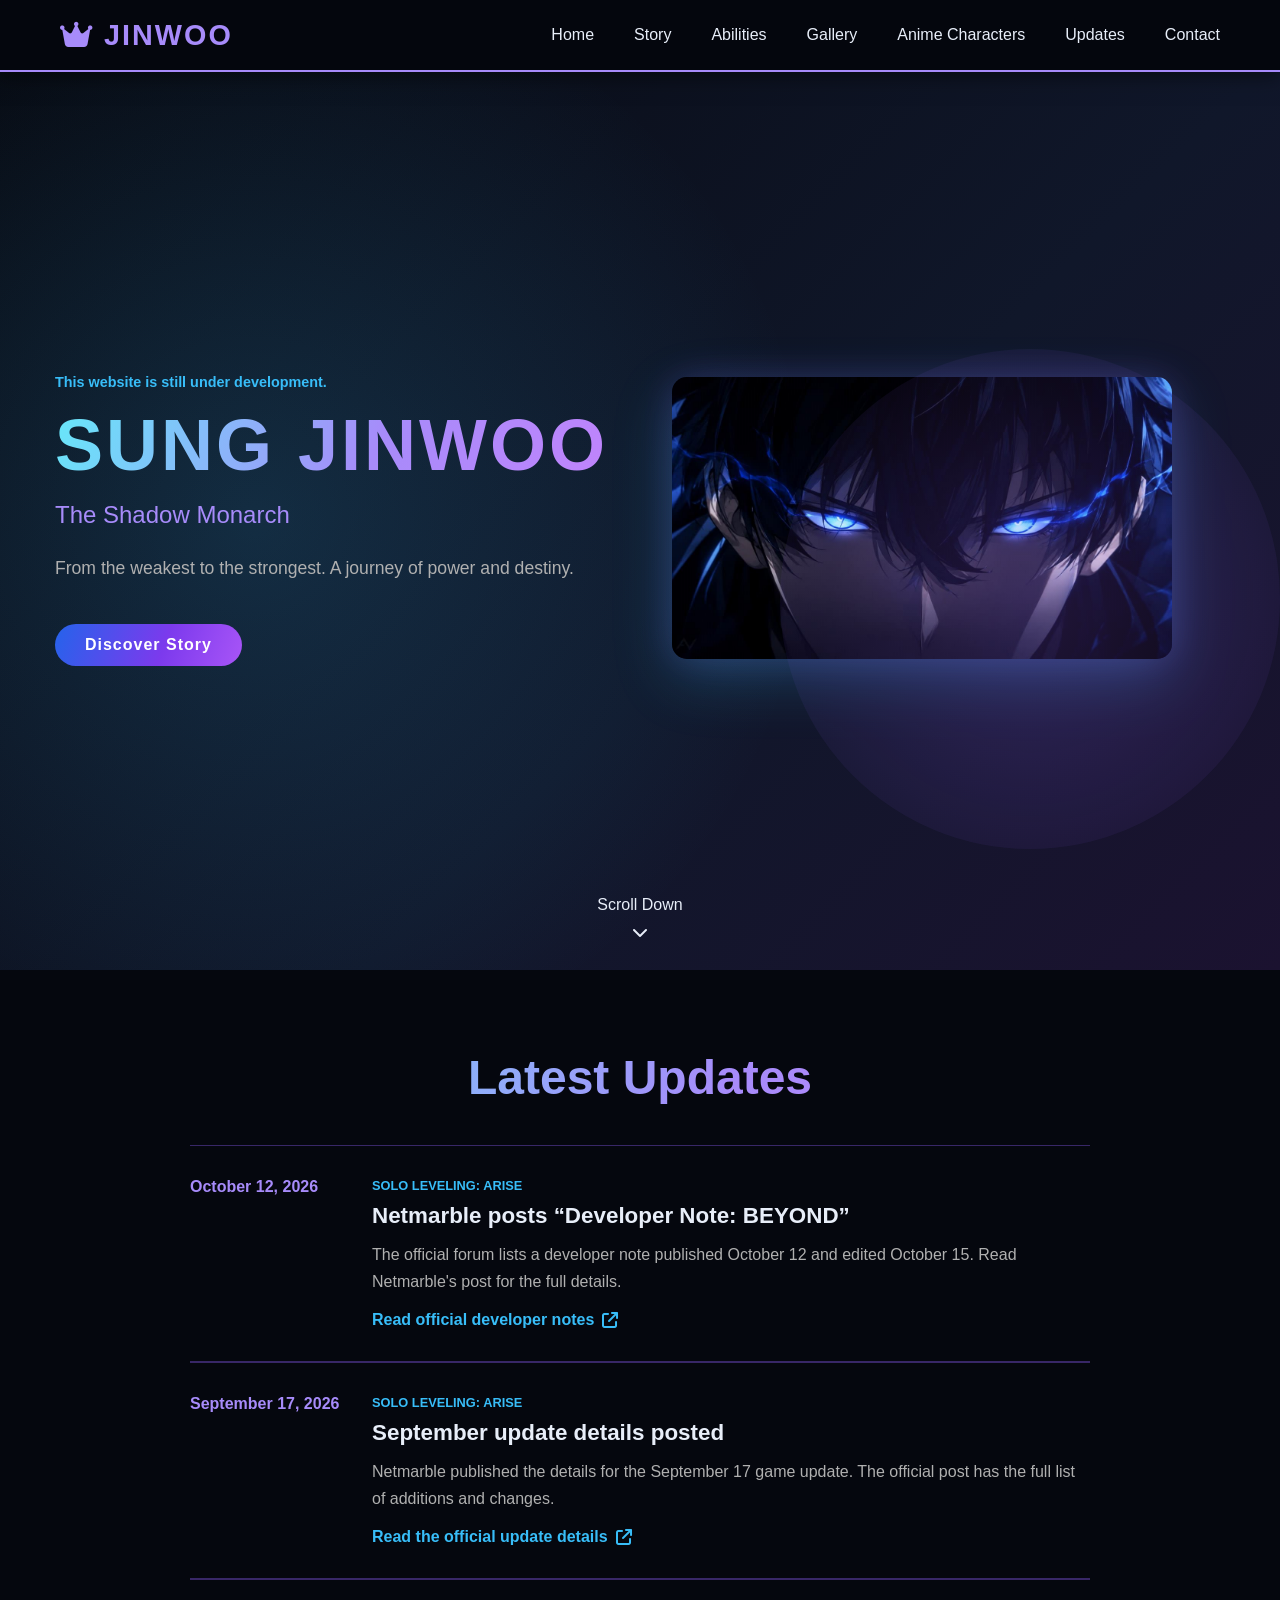
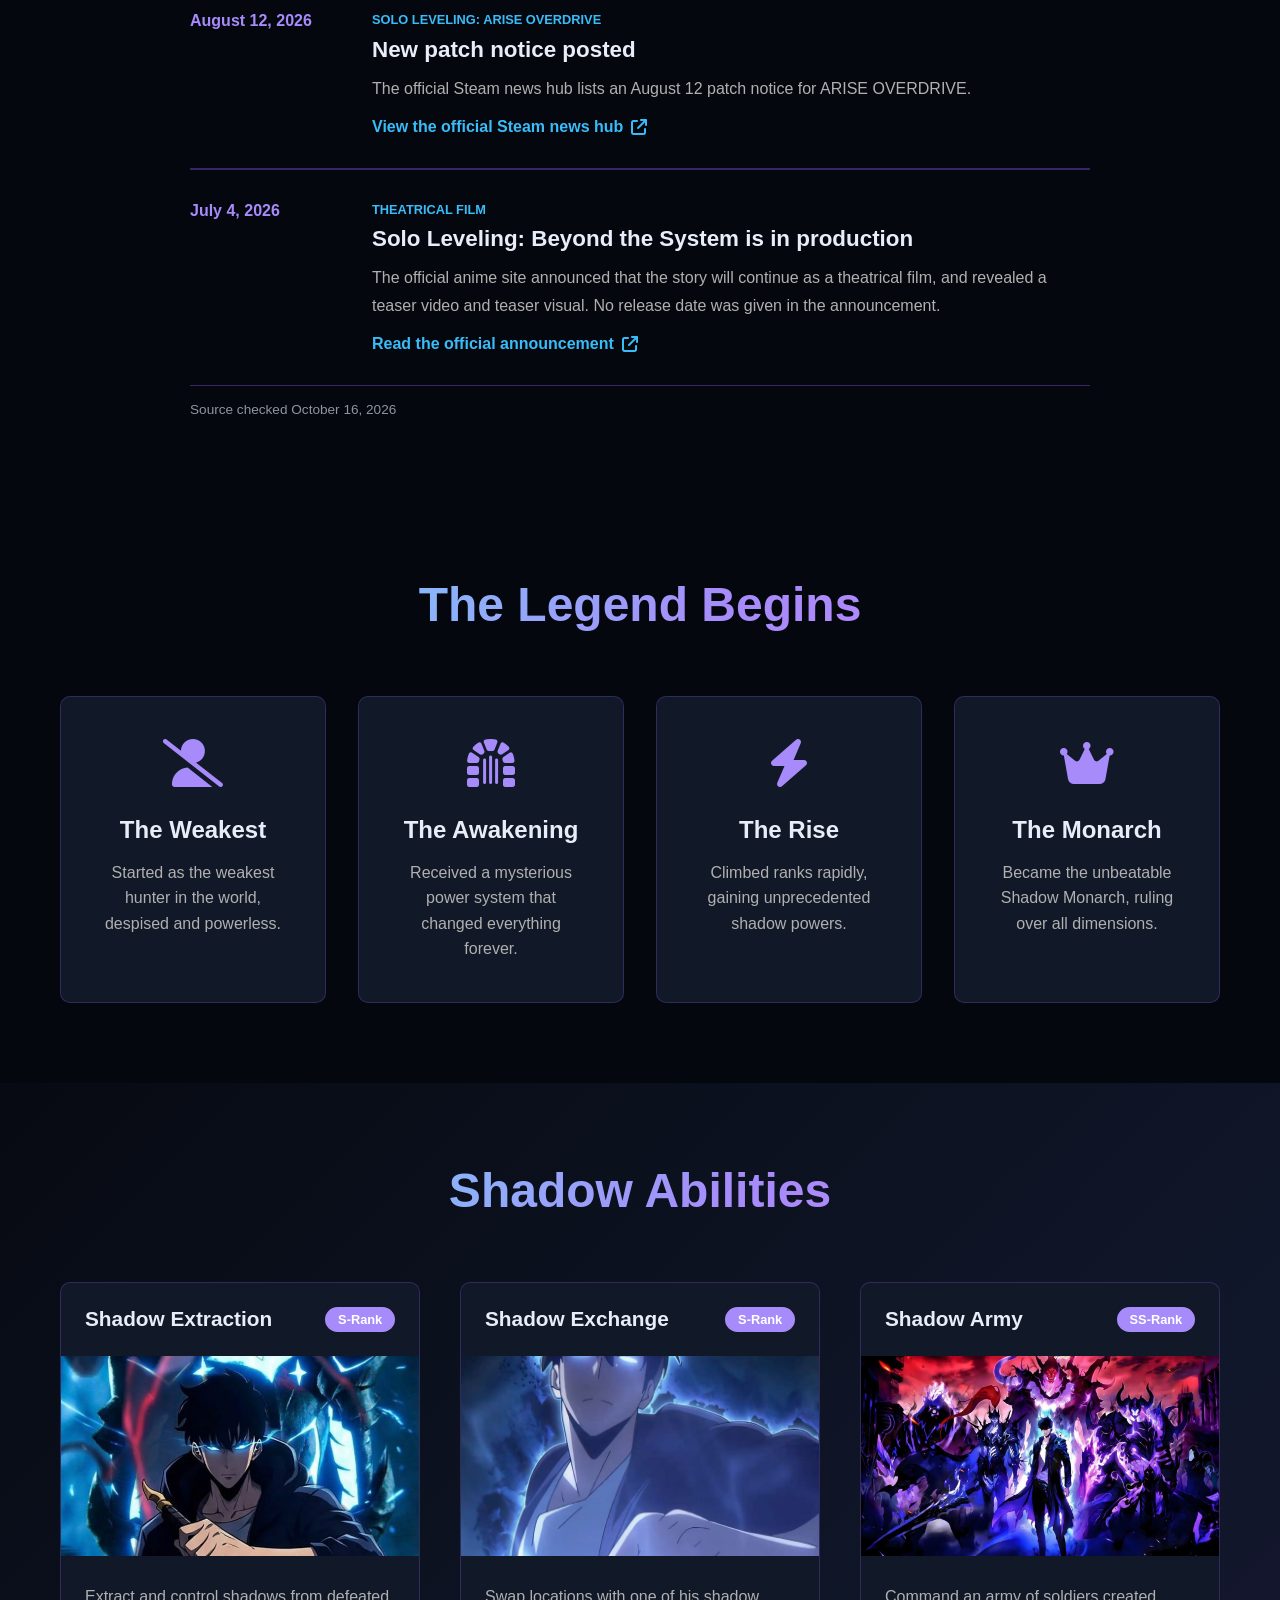
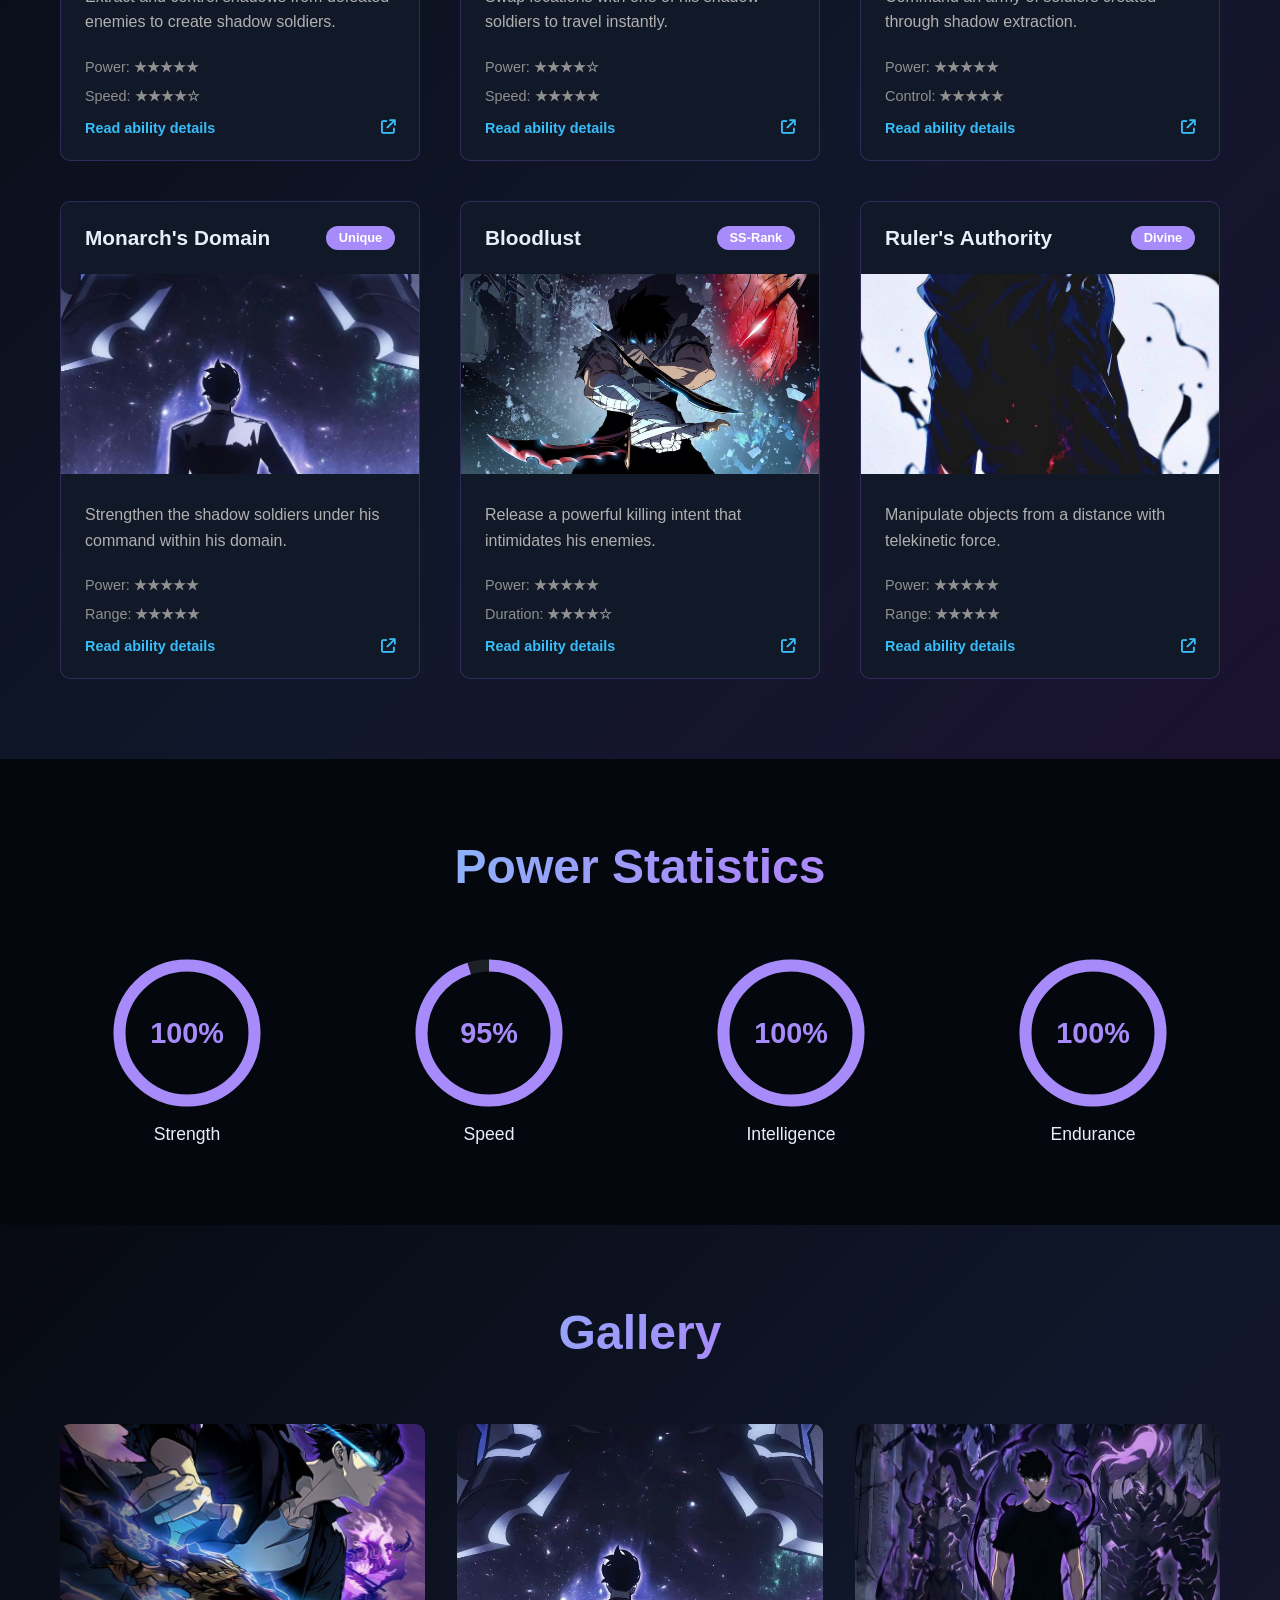
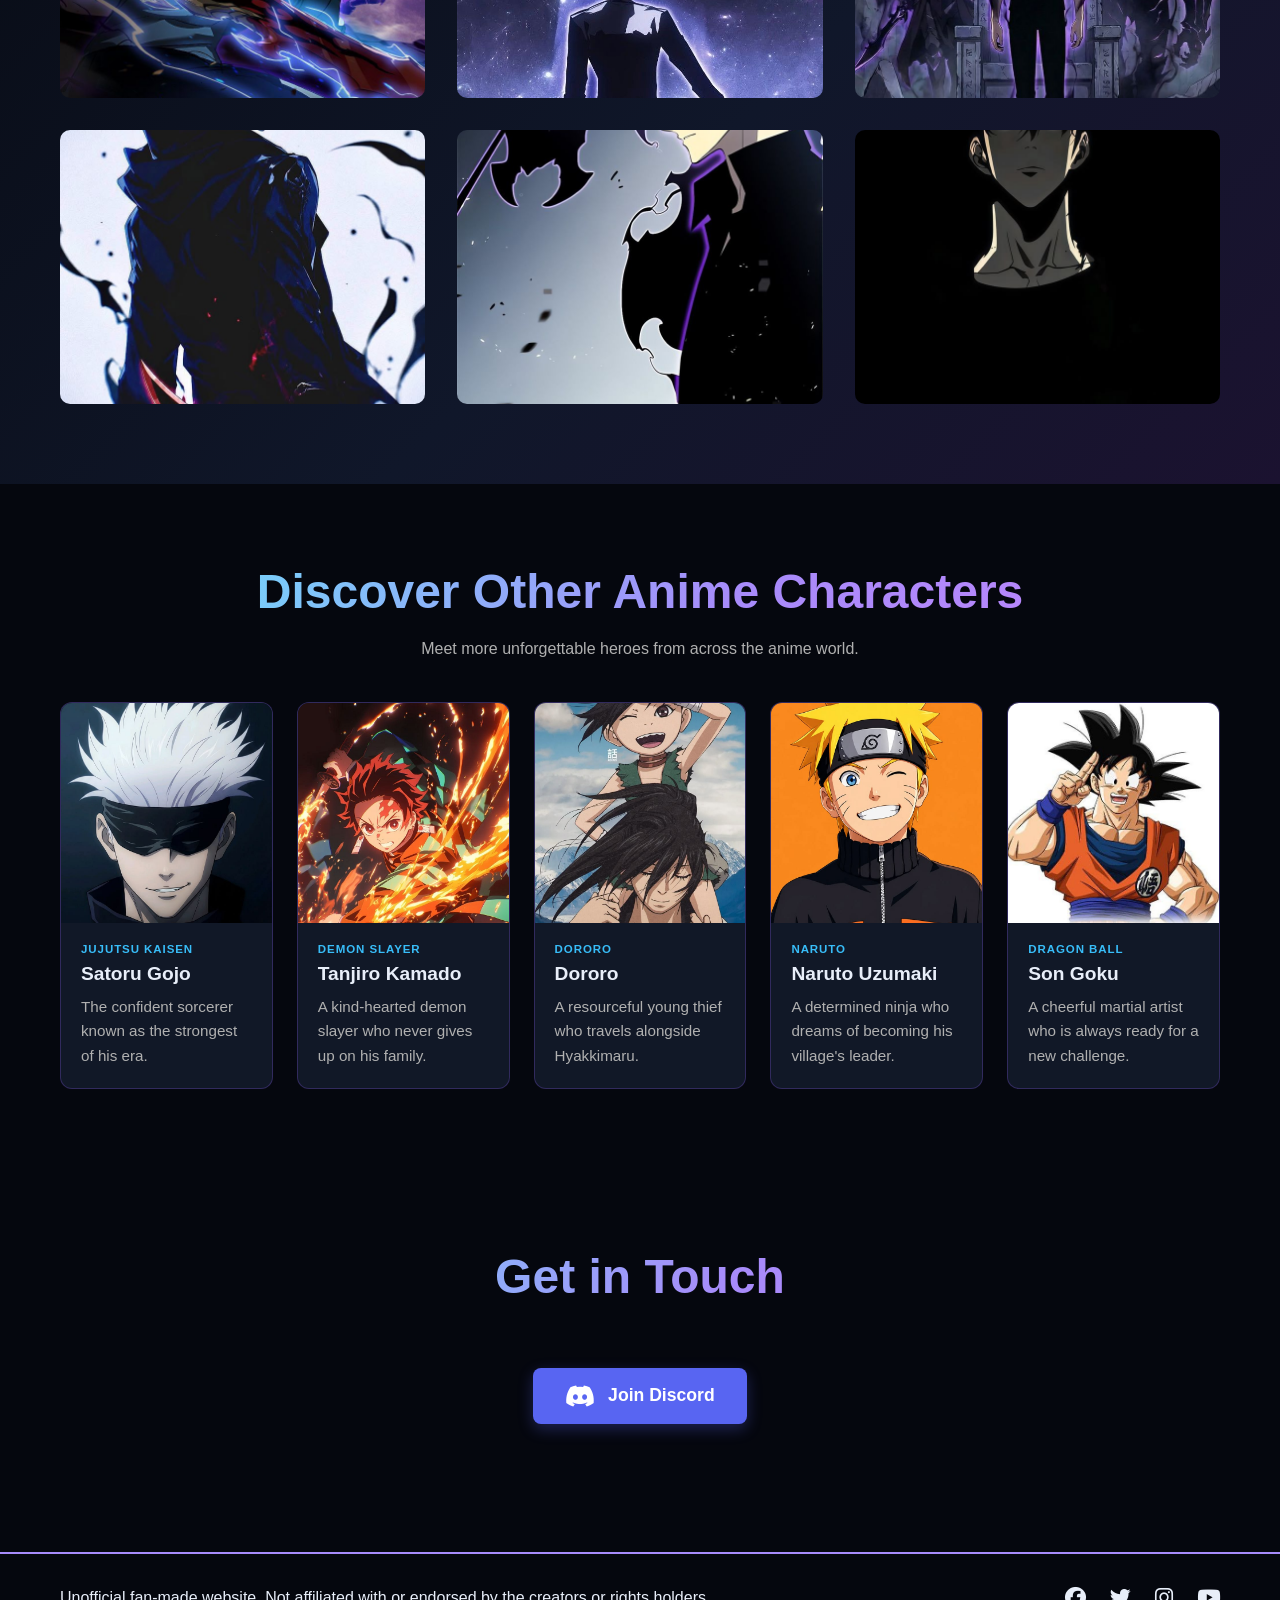
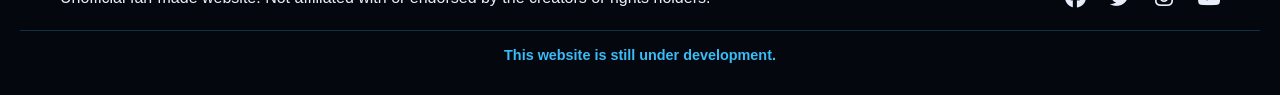
==== commit 9d295ca1: "Add files via upload" ====
--- a/index.html
+++ b/index.html
@@ -3,7 +3,7 @@
 <head>
     <meta charset="UTF-8">
     <meta name="viewport" content="width=device-width, initial-scale=1.0">
-    <title>Sung Jinwoo - Shadow Monarch</title>
+    <title>Sung Jinwoo Fan Site - Shadow Monarch</title>
     <link rel="stylesheet" href="css/styles.css">
     <link rel="stylesheet" href="https://cdnjs.cloudflare.com/ajax/libs/font-awesome/6.4.0/css/all.min.css">
 </head>
@@ -19,6 +19,7 @@
                 <li><a href="#story" class="nav-link">Story</a></li>
                 <li><a href="#abilities" class="nav-link">Abilities</a></li>
                 <li><a href="#gallery" class="nav-link">Gallery</a></li>
+                <li><a href="#other-characters" class="nav-link">Anime Characters</a></li>
                 <li><a href="#updates" class="nav-link">Updates</a></li>
                 <li><a href="#contact" class="nav-link">Contact</a></li>
             </ul>
@@ -314,6 +315,66 @@
         </div>
     </section>
 
+    <!-- Other Anime Characters -->
+    <section id="other-characters" class="characters-section" aria-labelledby="characters-title">
+        <div class="container">
+            <h2 id="characters-title" class="section-title">Discover Other Anime Characters</h2>
+            <p class="characters-intro">Meet more unforgettable heroes from across the anime world.</p>
+            <div class="characters-grid">
+                <a class="character-card" href="https://jujutsu-kaisen.fandom.com/wiki/Satoru_Gojo" target="_blank" rel="noopener noreferrer" aria-label="Learn more about Satoru Gojo">
+                    <div class="character-art character-art-gojo">
+                        <img src="assets/images/Gojo%20Satoru%20_%20%E4%BA%94%E6%9D%A1%E6%82%9F%20_%20%E0%B9%82%E0%B8%81%E0%B8%B0%E0%B9%82%E0%B8%88%20%E0%B8%8B%E0%B8%B2%E0%B9%82%E0%B8%95%E0%B8%A3%E0%B8%B8%20_%20Jujutsu%20Kaisen%E2%80%A6.jpg" alt="Satoru Gojo from Jujutsu Kaisen">
+                    </div>
+                    <div class="character-info">
+                        <p class="character-series">JUJUTSU KAISEN</p>
+                        <h3>Satoru Gojo</h3>
+                        <p>The confident sorcerer known as the strongest of his era.</p>
+                    </div>
+                </a>
+                <a class="character-card" href="https://kimetsu-no-yaiba.fandom.com/wiki/Tanjiro_Kamado" target="_blank" rel="noopener noreferrer" aria-label="Learn more about Tanjiro Kamado">
+                    <div class="character-art character-art-tanjiro">
+                        <img src="assets/images/Tanjiro.jpg" alt="Tanjiro Kamado from Demon Slayer">
+                    </div>
+                    <div class="character-info">
+                        <p class="character-series">DEMON SLAYER</p>
+                        <h3>Tanjiro Kamado</h3>
+                        <p>A kind-hearted demon slayer who never gives up on his family.</p>
+                    </div>
+                </a>
+                <a class="character-card" href="https://dororo.fandom.com/wiki/Dororo" target="_blank" rel="noopener noreferrer" aria-label="Learn more about Dororo">
+                    <div class="character-art character-art-dororo">
+                        <img src="assets/images/dororo.jpg" alt="Dororo from Dororo">
+                    </div>
+                    <div class="character-info">
+                        <p class="character-series">DORORO</p>
+                        <h3>Dororo</h3>
+                        <p>A resourceful young thief who travels alongside Hyakkimaru.</p>
+                    </div>
+                </a>
+                <a class="character-card" href="https://naruto.fandom.com/wiki/Naruto_Uzumaki" target="_blank" rel="noopener noreferrer" aria-label="Learn more about Naruto Uzumaki">
+                    <div class="character-art character-art-naruto">
+                        <img src="assets/images/naruto.jpg" alt="Naruto Uzumaki from Naruto">
+                    </div>
+                    <div class="character-info">
+                        <p class="character-series">NARUTO</p>
+                        <h3>Naruto Uzumaki</h3>
+                        <p>A determined ninja who dreams of becoming his village's leader.</p>
+                    </div>
+                </a>
+                <a class="character-card" href="https://dragonball.fandom.com/wiki/Goku" target="_blank" rel="noopener noreferrer" aria-label="Learn more about Son Goku">
+                    <div class="character-art character-art-goku">
+                        <img src="assets/images/goku.jpg" alt="Son Goku from Dragon Ball">
+                    </div>
+                    <div class="character-info">
+                        <p class="character-series">DRAGON BALL</p>
+                        <h3>Son Goku</h3>
+                        <p>A cheerful martial artist who is always ready for a new challenge.</p>
+                    </div>
+                </a>
+            </div>
+        </div>
+    </section>
+
     <!-- Contact Section -->
     <section id="contact" class="contact-section">
         <div class="container">
@@ -329,7 +390,7 @@
     <!-- Footer -->
     <footer class="footer">
         <div class="container">
-            <p>&copy; 2026 Sung Jinwoo Official. All rights reserved.</p>
+            <p>Unofficial fan-made website. Not affiliated with or endorsed by the creators or rights holders.</p>
             <div class="footer-social">
                 <a href="#"><i class="fab fa-facebook"></i></a>
                 <a href="#"><i class="fab fa-twitter"></i></a>
--- a/css/styles.css
+++ b/css/styles.css
@@ -606,6 +606,100 @@
     opacity: 1;
 }
 
+/* Other Anime Characters */
+.characters-section {
+    padding: 5rem 0;
+    background: var(--darker-bg);
+}
+
+.characters-section .section-title {
+    margin-bottom: 1rem;
+}
+
+.characters-intro {
+    max-width: 620px;
+    margin: 0 auto 2.5rem;
+    color: #b0b0b0;
+    line-height: 1.7;
+    text-align: center;
+}
+
+.characters-grid {
+    display: grid;
+    grid-template-columns: repeat(auto-fit, minmax(190px, 1fr));
+    gap: 1.5rem;
+}
+
+.character-card {
+    display: block;
+    overflow: hidden;
+    background: var(--card-bg);
+    border: 1px solid rgba(139, 92, 246, 0.26);
+    border-radius: 12px;
+    color: inherit;
+    text-decoration: none;
+    transition: transform 0.3s ease, border-color 0.3s ease, box-shadow 0.3s ease;
+}
+
+.character-card:hover {
+    transform: translateY(-8px);
+    border-color: var(--accent-blue);
+    box-shadow: 0 18px 36px rgba(56, 189, 248, 0.14), 0 10px 26px rgba(139, 92, 246, 0.16);
+}
+
+.character-art {
+    height: 220px;
+    overflow: hidden;
+    background: radial-gradient(circle at 50% 35%, rgba(56, 189, 248, 0.42), transparent 48%), linear-gradient(145deg, #111827, #21153b);
+}
+
+.character-art img {
+    display: block;
+    width: 100%;
+    height: 100%;
+    object-fit: cover;
+}
+
+.character-art-tanjiro {
+    background: radial-gradient(circle at 50% 35%, rgba(239, 68, 68, 0.42), transparent 48%), linear-gradient(145deg, #111827, #2d1722);
+}
+
+.character-art-dororo {
+    background: radial-gradient(circle at 50% 35%, rgba(251, 191, 36, 0.36), transparent 48%), linear-gradient(145deg, #111827, #30251a);
+}
+
+.character-art-naruto {
+    background: radial-gradient(circle at 50% 35%, rgba(249, 115, 22, 0.42), transparent 48%), linear-gradient(145deg, #111827, #302018);
+}
+
+.character-art-goku {
+    background: radial-gradient(circle at 50% 35%, rgba(250, 204, 21, 0.4), transparent 48%), linear-gradient(145deg, #111827, #2b2014);
+}
+
+.character-info {
+    padding: 1.25rem;
+}
+
+.character-series {
+    margin-bottom: 0.5rem;
+    color: var(--accent-blue);
+    font-size: 0.72rem;
+    font-weight: 700;
+    letter-spacing: 0.08em;
+}
+
+.character-info h3 {
+    margin-bottom: 0.6rem;
+    color: var(--text-light);
+    font-size: 1.2rem;
+}
+
+.character-info > p:last-child {
+    color: #b0b0b0;
+    font-size: 0.95rem;
+    line-height: 1.6;
+}
+
 /* Contact Section */
 .contact-section {
     padding: 5rem 0;
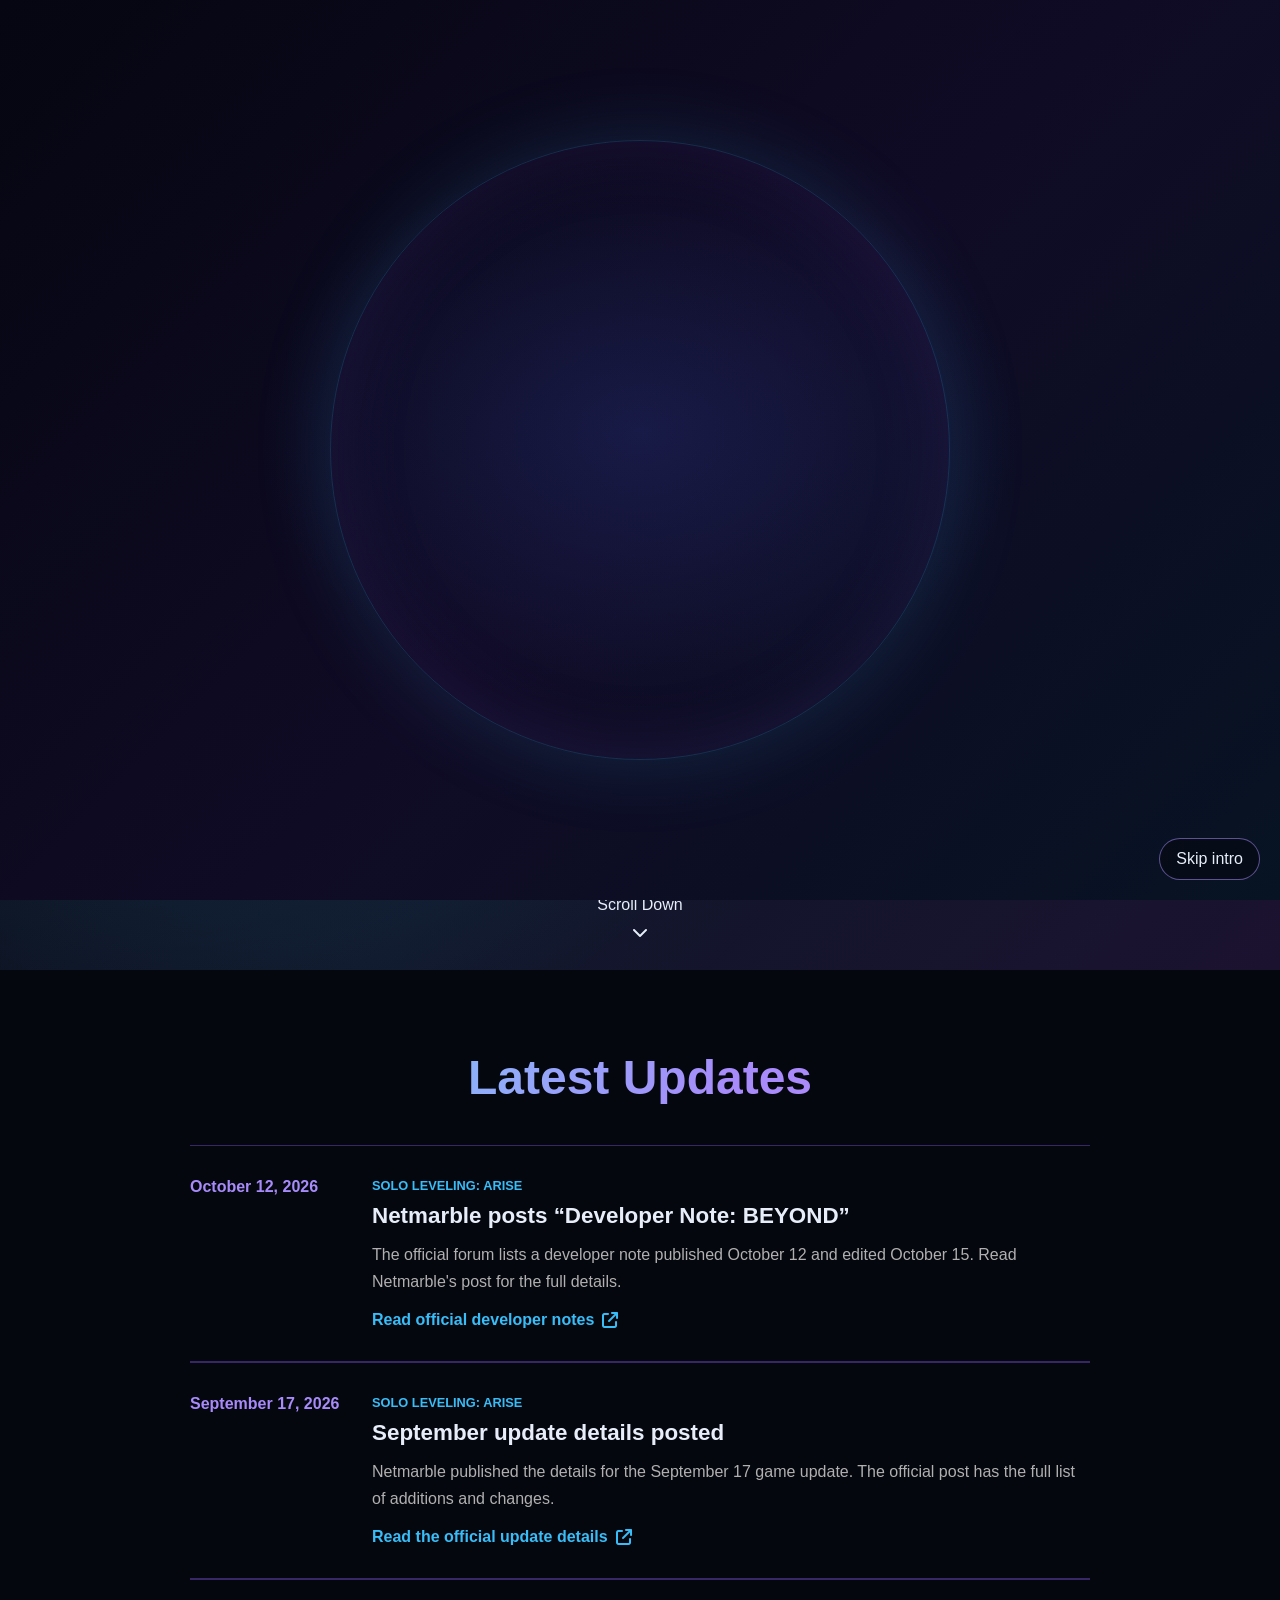
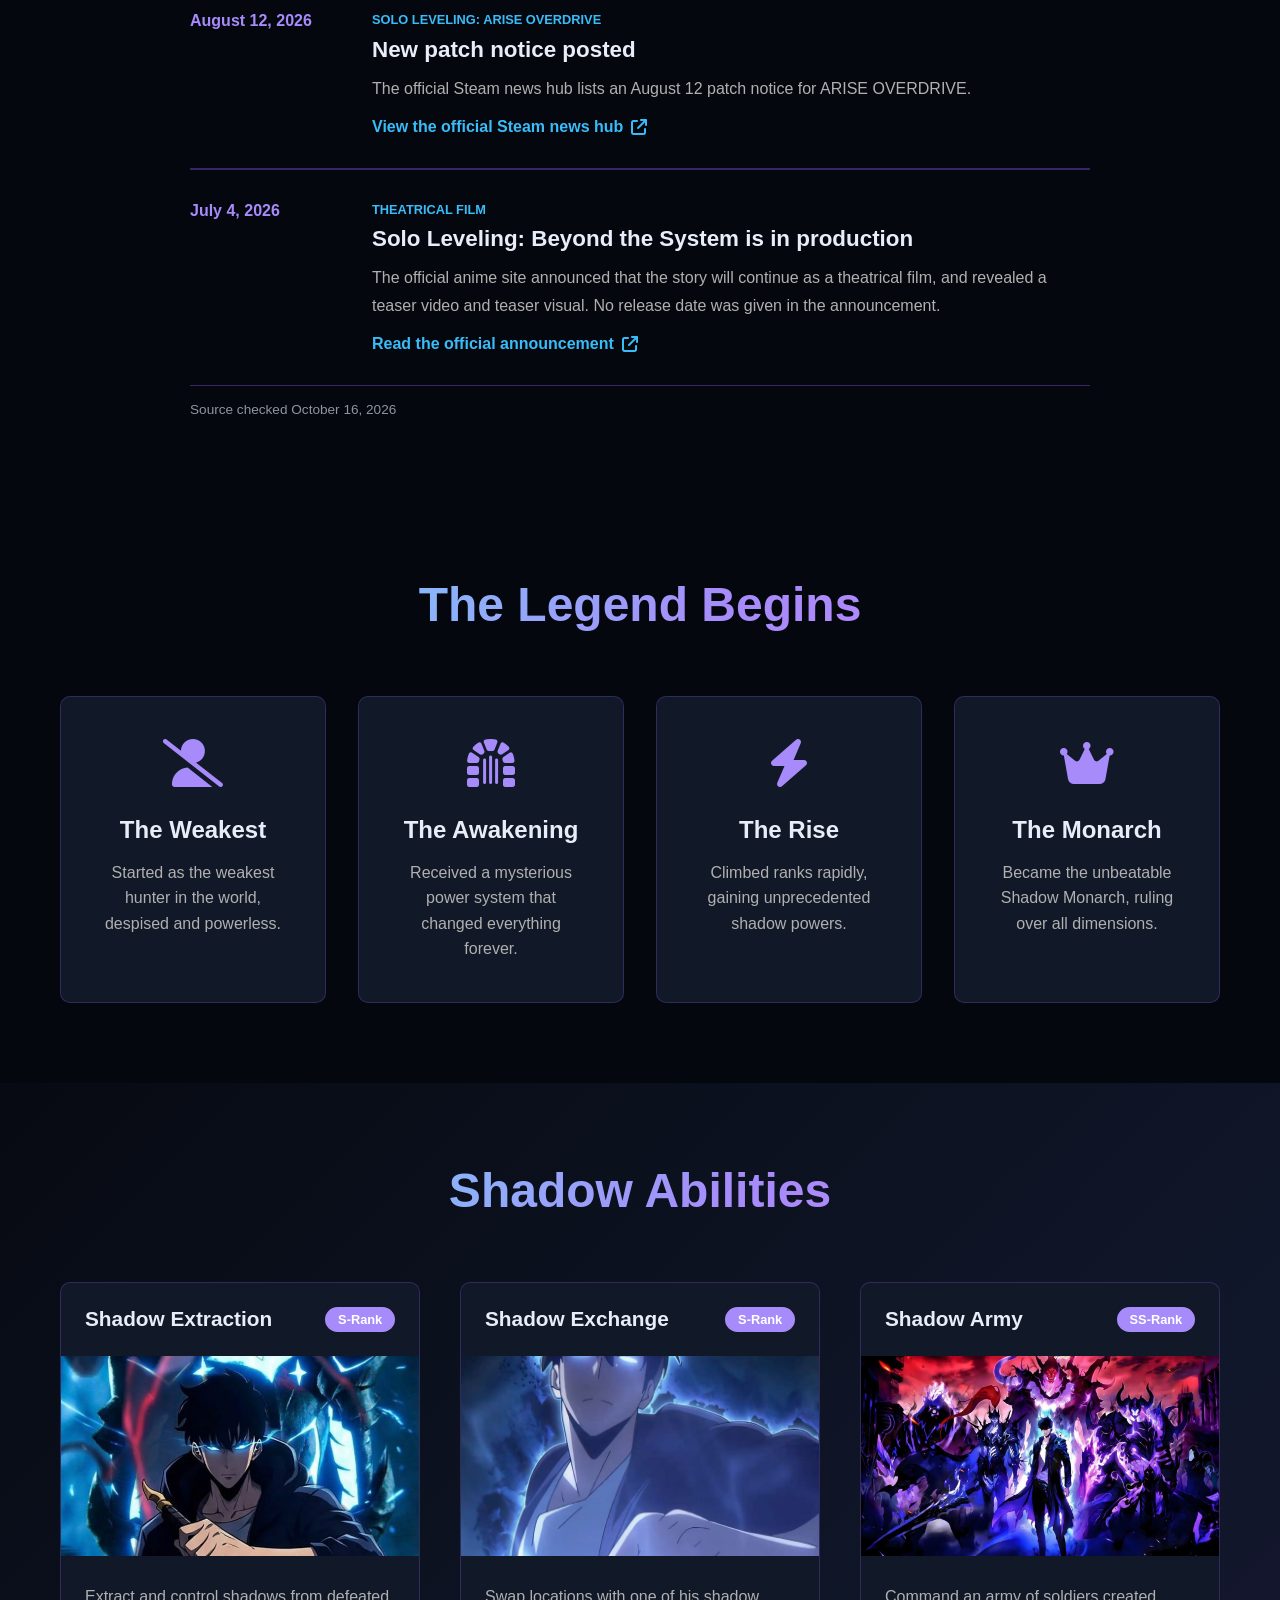
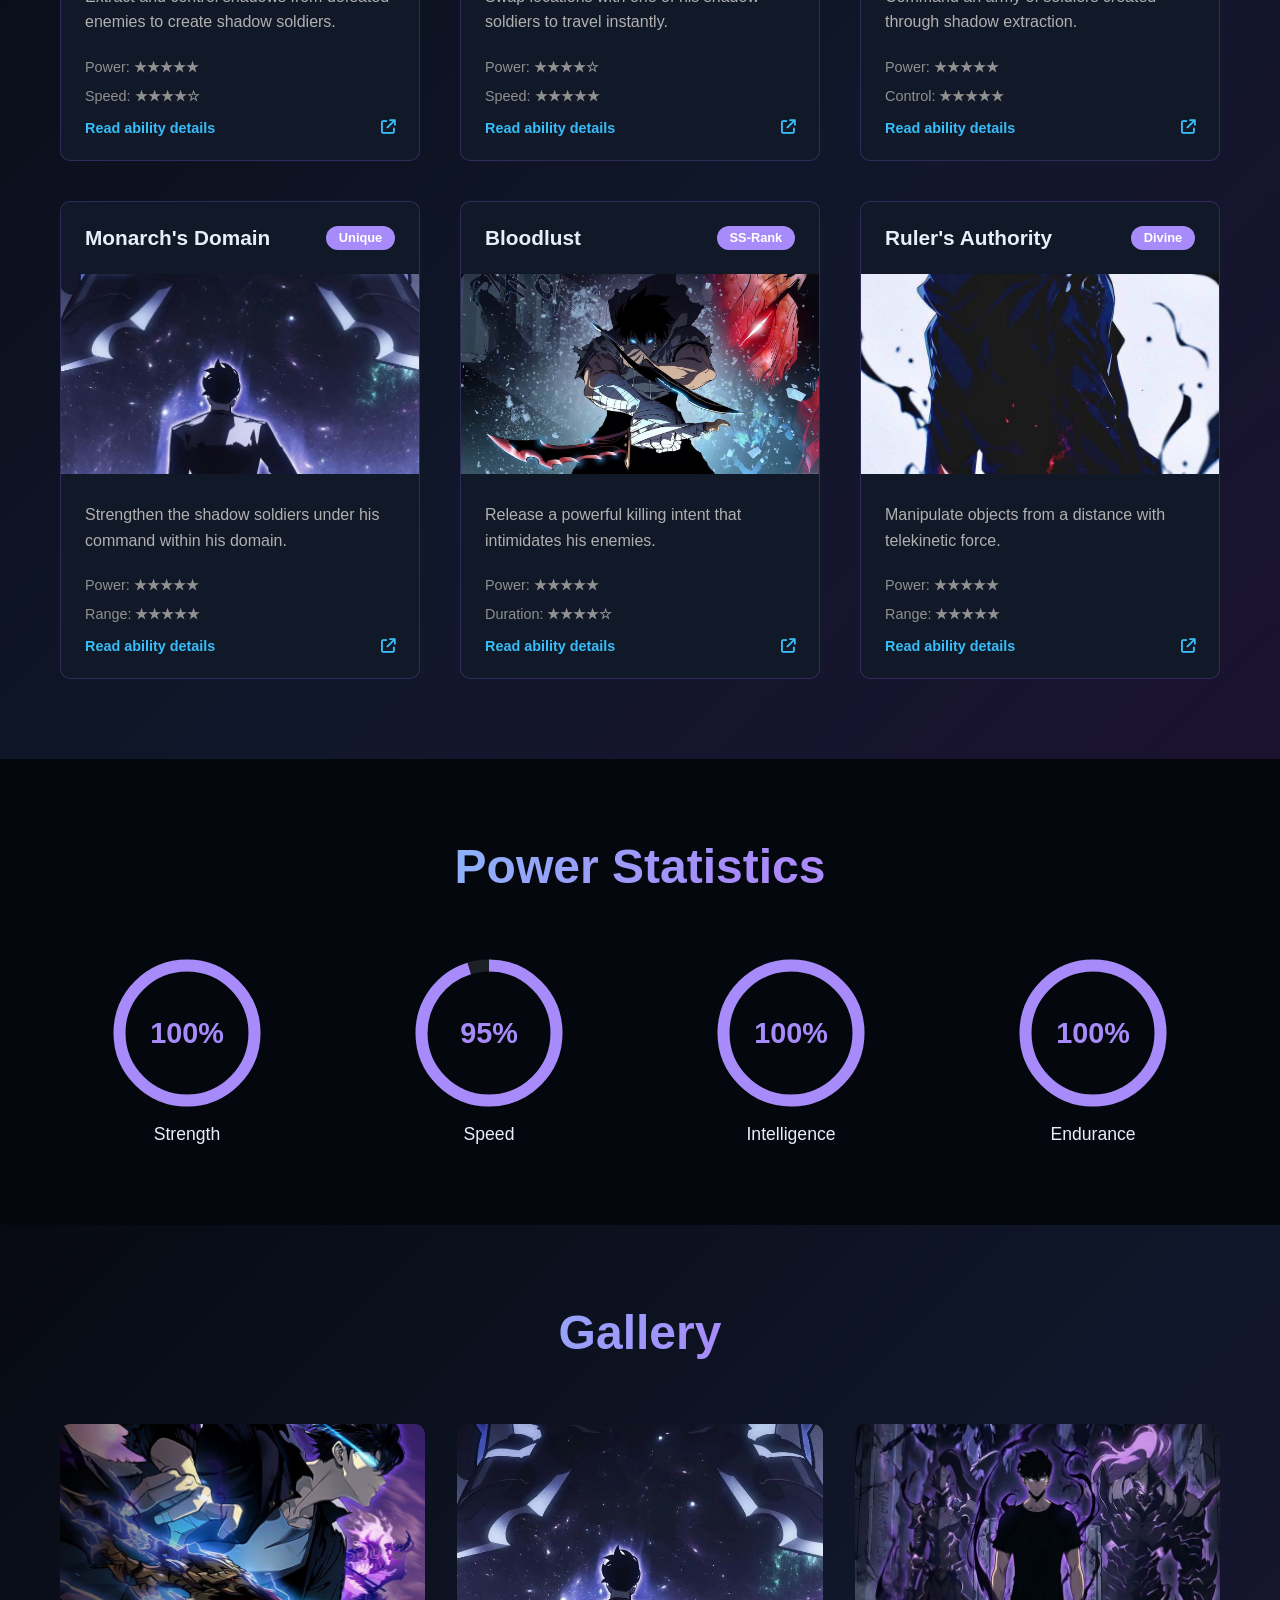
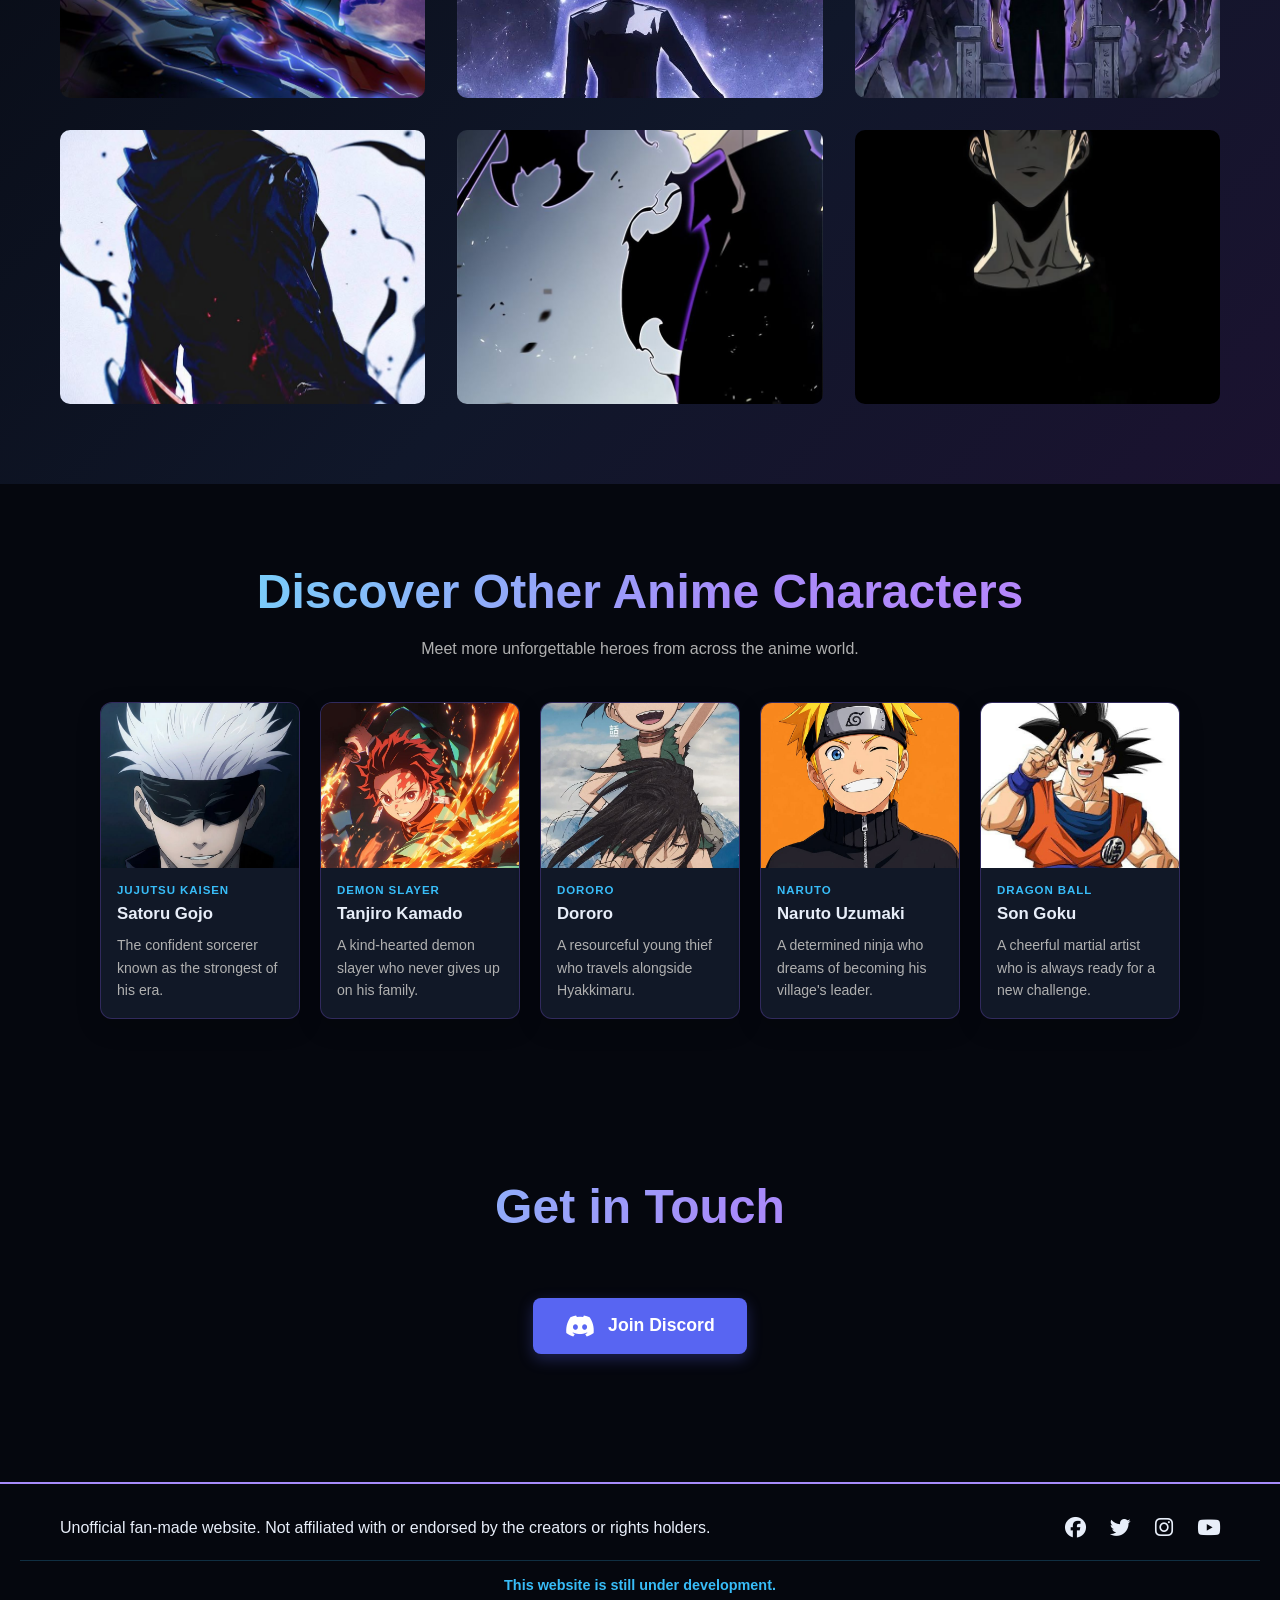
==== commit 3b82d93d: "Add files via upload" ====
--- a/index.html
+++ b/index.html
@@ -8,6 +8,15 @@
     <link rel="stylesheet" href="https://cdnjs.cloudflare.com/ajax/libs/font-awesome/6.4.0/css/all.min.css">
 </head>
 <body>
+    <div class="intro-screen" id="intro-screen" role="status" aria-label="ARISE. The Shadow Monarch awaits.">
+        <div class="intro-glow" aria-hidden="true"></div>
+        <div class="intro-content">
+            <p class="intro-arise">ARISE</p>
+            <p class="intro-awaits">THE SHADOW MONARCH AWAITS...</p>
+        </div>
+        <button class="intro-skip" id="intro-skip" type="button">Skip intro</button>
+    </div>
+
     <!-- Navbar -->
     <nav class="navbar">
         <div class="nav-container">
--- a/css/styles.css
+++ b/css/styles.css
@@ -23,6 +23,124 @@
     background: var(--dark-bg);
     color: var(--text-light);
     overflow-x: hidden;
+}
+
+/* Intro Screen */
+.intro-screen {
+    position: fixed;
+    inset: 0;
+    z-index: 2000;
+    display: grid;
+    place-items: center;
+    overflow: hidden;
+    background:
+        radial-gradient(ellipse at 50% 48%, rgba(57, 91, 210, 0.2), transparent 42%),
+        linear-gradient(135deg, #050611, #100b25 52%, #071323);
+    opacity: 1;
+    visibility: visible;
+    transition: opacity 0.8s ease, visibility 0.8s ease;
+}
+
+.intro-screen.is-leaving {
+    opacity: 0;
+    visibility: hidden;
+    pointer-events: none;
+}
+
+.intro-glow {
+    position: absolute;
+    width: min(70vw, 620px);
+    aspect-ratio: 1;
+    border: 1px solid rgba(56, 189, 248, 0.2);
+    border-radius: 50%;
+    box-shadow: 0 0 80px rgba(56, 189, 248, 0.15), inset 0 0 80px rgba(139, 92, 246, 0.12);
+    animation: intro-pulse 3s ease-in-out infinite alternate;
+}
+
+.intro-content {
+    position: relative;
+    z-index: 1;
+    padding: 1.5rem;
+    text-align: center;
+}
+
+.intro-arise,
+.intro-awaits {
+    background: linear-gradient(100deg, #67e8f9, #a78bfa 55%, #d8b4fe);
+    -webkit-background-clip: text;
+    background-clip: text;
+    color: transparent;
+    text-shadow: 0 0 34px rgba(103, 232, 249, 0.14);
+}
+
+.intro-arise {
+    font-size: clamp(3.5rem, 13vw, 8rem);
+    font-weight: 900;
+    letter-spacing: 0.18em;
+    padding-left: 0.18em;
+    opacity: 0;
+    animation: intro-arise 5.8s ease both;
+}
+
+.intro-awaits {
+    margin-top: 1rem;
+    font-size: clamp(1rem, 3.5vw, 1.8rem);
+    font-weight: 700;
+    letter-spacing: 0.14em;
+    opacity: 0;
+    animation: intro-awaits 5.8s ease both;
+}
+
+.intro-skip {
+    position: absolute;
+    right: max(1.25rem, env(safe-area-inset-right));
+    bottom: max(1.25rem, env(safe-area-inset-bottom));
+    padding: 0.7rem 1rem;
+    border: 1px solid rgba(167, 139, 250, 0.55);
+    border-radius: 999px;
+    background: rgba(7, 10, 18, 0.65);
+    color: var(--text-light);
+    font: inherit;
+    cursor: pointer;
+}
+
+.intro-skip:hover,
+.intro-skip:focus-visible {
+    border-color: var(--accent-blue);
+    outline: none;
+    box-shadow: 0 0 18px rgba(56, 189, 248, 0.25);
+}
+
+@keyframes intro-pulse {
+    from { transform: scale(0.92); opacity: 0.5; }
+    to { transform: scale(1.08); opacity: 1; }
+}
+
+@keyframes intro-arise {
+    0%, 8% { opacity: 0; transform: scale(0.82); filter: blur(14px); }
+    20%, 38% { opacity: 1; transform: scale(1); filter: blur(0); }
+    48%, 100% { opacity: 0; transform: scale(1.08); filter: blur(8px); }
+}
+
+@keyframes intro-awaits {
+    0%, 44% { opacity: 0; transform: translateY(14px); filter: blur(8px); }
+    54%, 88% { opacity: 1; transform: translateY(0); filter: blur(0); }
+    100% { opacity: 0; transform: translateY(-8px); filter: blur(5px); }
+}
+
+@media (prefers-reduced-motion: reduce) {
+    .intro-glow,
+    .intro-arise,
+    .intro-awaits {
+        animation: none;
+    }
+
+    .intro-arise,
+    .intro-awaits {
+        opacity: 1;
+        filter: none;
+        transform: none;
+    }
 }
 
 .container {
@@ -626,29 +744,38 @@
 
 .characters-grid {
     display: grid;
-    grid-template-columns: repeat(auto-fit, minmax(190px, 1fr));
-    gap: 1.5rem;
+    grid-template-columns: repeat(auto-fit, minmax(160px, 1fr));
+    gap: 1.25rem;
+    max-width: 1080px;
+    margin: 0 auto;
 }
 
 .character-card {
     display: block;
+    min-width: 0;
     overflow: hidden;
     background: var(--card-bg);
     border: 1px solid rgba(139, 92, 246, 0.26);
     border-radius: 12px;
     color: inherit;
     text-decoration: none;
-    transition: transform 0.3s ease, border-color 0.3s ease, box-shadow 0.3s ease;
+    box-shadow: 0 8px 24px rgba(0, 0, 0, 0.18);
+    transition: transform 0.25s ease, border-color 0.25s ease, box-shadow 0.25s ease;
 }
 
 .character-card:hover {
-    transform: translateY(-8px);
+    transform: translateY(-5px);
     border-color: var(--accent-blue);
     box-shadow: 0 18px 36px rgba(56, 189, 248, 0.14), 0 10px 26px rgba(139, 92, 246, 0.16);
 }
 
+.character-card:focus-visible {
+    outline: 3px solid var(--accent-blue);
+    outline-offset: 4px;
+}
+
 .character-art {
-    height: 220px;
+    height: 165px;
     overflow: hidden;
     background: radial-gradient(circle at 50% 35%, rgba(56, 189, 248, 0.42), transparent 48%), linear-gradient(145deg, #111827, #21153b);
 }
@@ -677,7 +804,7 @@
 }
 
 .character-info {
-    padding: 1.25rem;
+    padding: 1rem;
 }
 
 .character-series {
@@ -691,12 +818,12 @@
 .character-info h3 {
     margin-bottom: 0.6rem;
     color: var(--text-light);
-    font-size: 1.2rem;
+    font-size: 1.05rem;
 }
 
 .character-info > p:last-child {
     color: #b0b0b0;
-    font-size: 0.95rem;
+    font-size: 0.88rem;
     line-height: 1.6;
 }
 
@@ -798,6 +925,19 @@
 
     .section-title {
         font-size: 2rem;
+    }
+
+    .characters-grid {
+        grid-template-columns: repeat(2, minmax(0, 1fr));
+        gap: 0.85rem;
+    }
+
+    .character-art {
+        height: 135px;
+    }
+
+    .character-info {
+        padding: 0.85rem;
     }
 
     .update-item {
